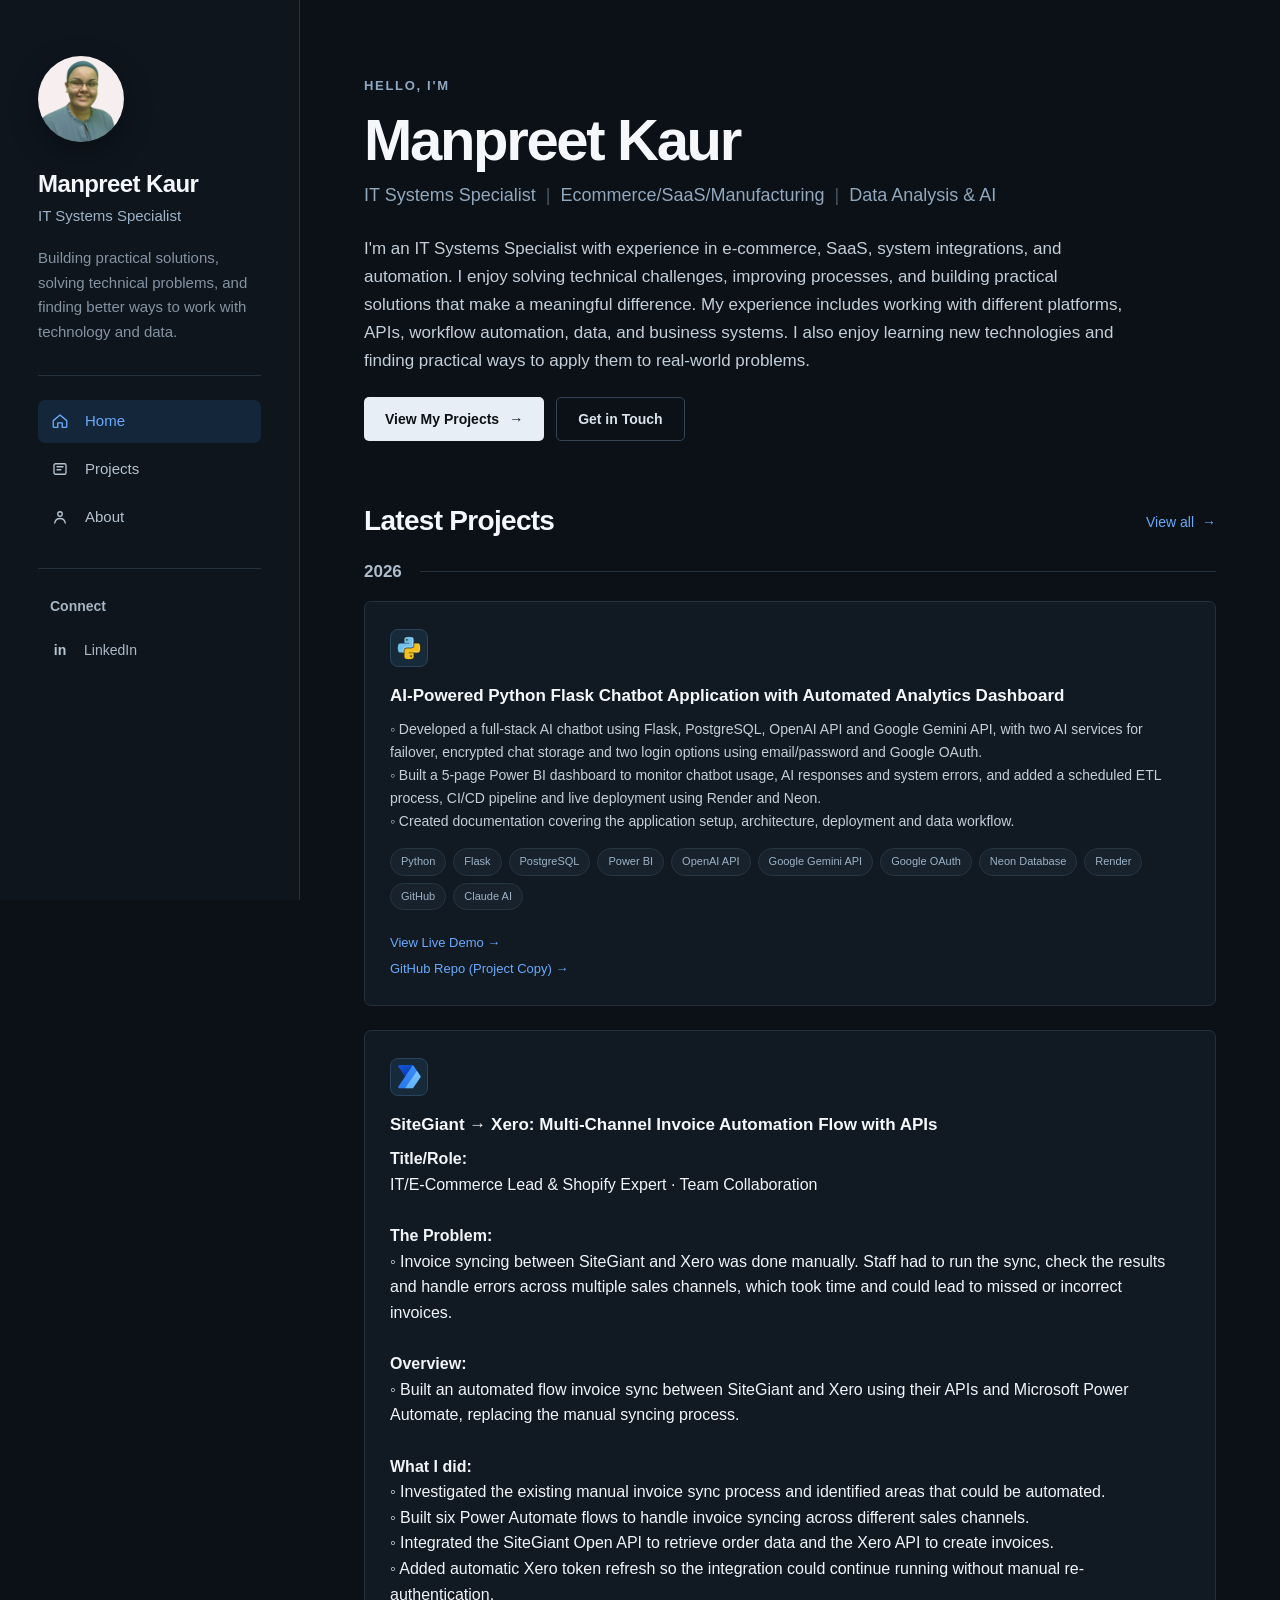
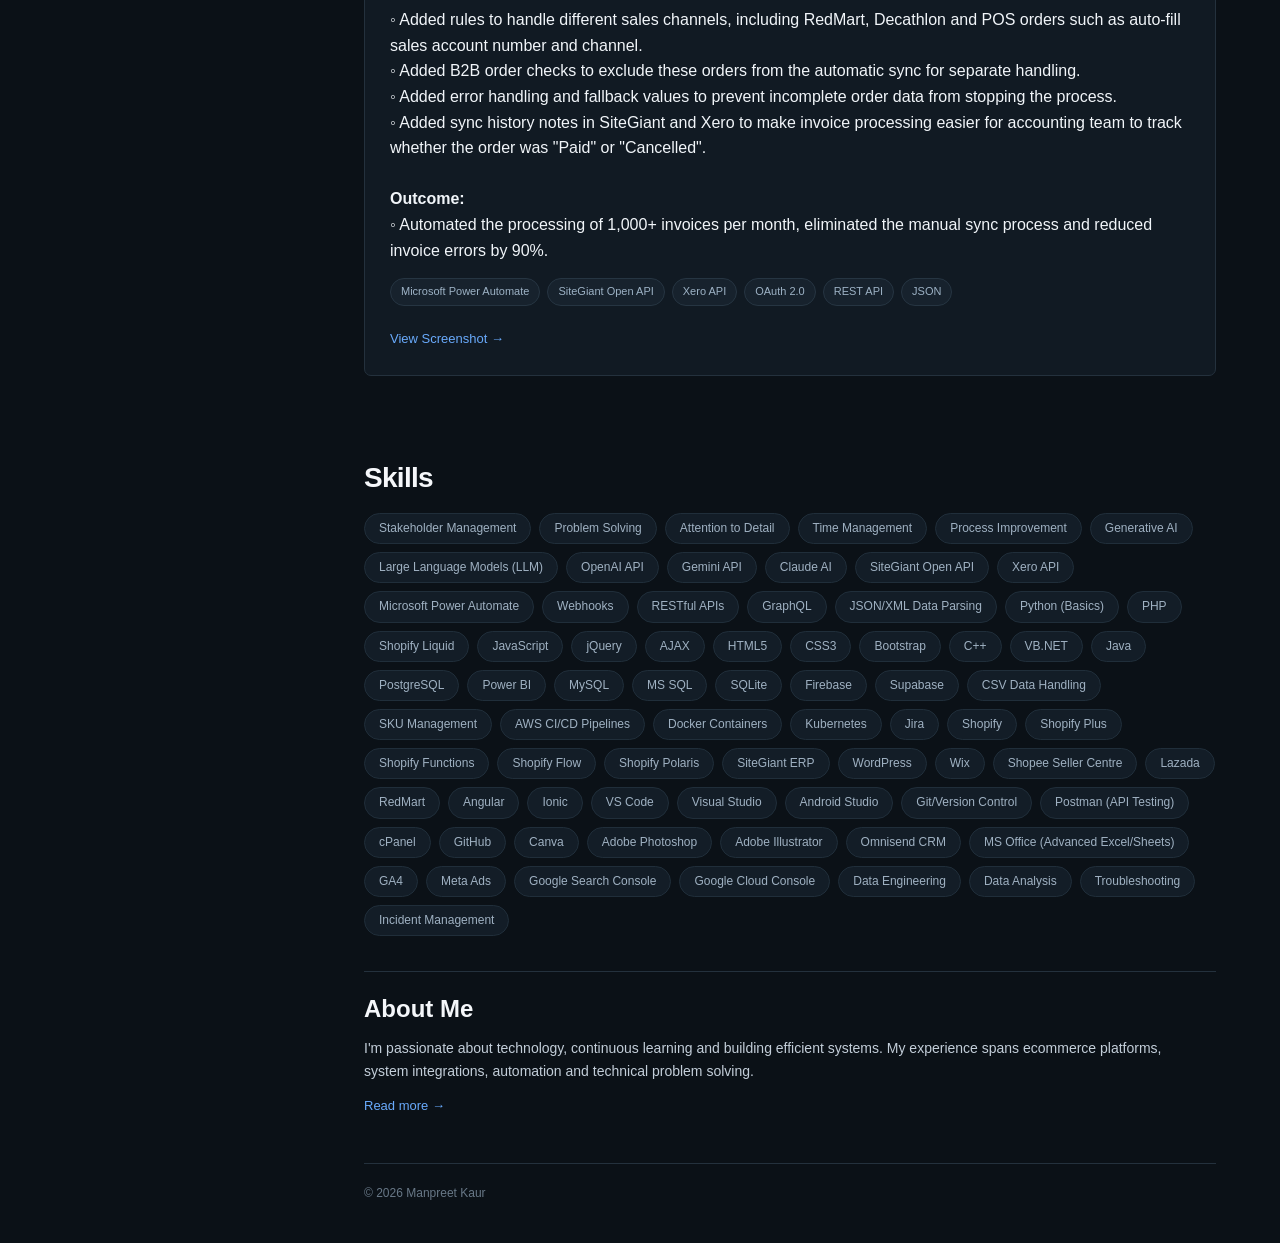
==== index.html @ c642b884 "Edited Flask Chat App Description" ====
<!DOCTYPE html>
<html lang="en">
<head>
    <meta charset="UTF-8">
    <meta name="viewport" content="width=device-width, initial-scale=1.0">

    <title>Manpreet Kaur | IT Systems Specialist</title>

    <meta
        name="description"
        content="Portfolio of Manpreet Kaur, IT Systems Specialist experienced in ecommerce systems, integrations, automation, data and AI applications."
    >

    <link rel="stylesheet" href="assets/css/style.css">
</head>

<body>

    <!-- =========================================
         MOBILE HEADER
    ========================================== -->

    <header class="mobile-header">

        <a href="index.html" class="mobile-logo">
            
        </a>

        <div class="mobile-actions">

            <button
                class="menu-toggle"
                id="menuToggle"
                aria-label="Open menu"
                aria-expanded="false"
            >
                ☰
            </button>

        </div>

    </header>


    <!-- =========================================
         DESKTOP SIDEBAR
    ========================================== -->

    <aside class="sidebar" id="sidebar">

        <div class="sidebar-inner">

            <!-- Profile -->

            <div class="sidebar-profile">

                <div class="profile-logo">
                         </div>

                <h2>
                    Manpreet Kaur
                </h2>

                <p class="profile-role">
                    IT Systems Specialist
                </p>

                <p class="profile-description">
                    Building practical solutions, solving technical problems, 
                    and finding better ways to work with technology and data.
                </p>

            </div>


            <!-- Navigation -->

            <nav class="sidebar-navigation">

                <a href="index.html" class="nav-link active">

                    <span class="nav-icon">
                        <svg viewBox="0 0 24 24">
                            <path d="M3 11.5L12 4l9 7.5v8a1 1 0 0 1-1 1h-5v-6H9v6H4a1 1 0 0 1-1-1z"/>
                        </svg>
                    </span>

                    <span>Home</span>

                </a>


                <a href="projects.html" class="nav-link">

                    <span class="nav-icon">
                        <svg viewBox="0 0 24 24">
                            <rect x="4" y="5" width="16" height="14" rx="2"/>
                            <path d="M8 9h8M8 13h5"/>
                        </svg>
                    </span>

                    <span>Projects</span>

                </a>


                <a href="about.html" class="nav-link">

                    <span class="nav-icon">
                        <svg viewBox="0 0 24 24">
                            <circle cx="12" cy="8" r="3"/>
                            <path d="M5 20c.7-4 3-6 7-6s6.3 2 7 6"/>
                        </svg>
                    </span>

                    <span>About</span>

                </a>


                
            </nav>


            <!-- Connect -->

            <div class="sidebar-section">

                <p class="sidebar-title">
                    Connect
                </p>

                <a
                    href="https://www.linkedin.com/in/manpreet-k-ba3144176"
                    target="_blank"
                    rel="noopener noreferrer"
                    class="social-link"
                >

                    <span class="social-icon linkedin">
                        in
                    </span>

                    <span>LinkedIn</span>

                </a>

            </div>


            <!-- Footer -->
            <!--
            <div class="sidebar-footer">

                <p>
                
                </p>

                <p>
                   
                    <span class="footer-accent">
                        
                    </span>
                </p>

            </div>
        -->

        </div>

    </aside>


    <!-- =========================================
         MAIN
    ========================================== -->

    <main class="main-content">

        <!-- =====================================
             HERO
        ====================================== -->

        <section class="hero-section">

            <p class="eyebrow">
                HELLO, I'M
            </p>

            <h1>
                Manpreet Kaur
            </h1>

            <div class="hero-role">

                <span>IT Systems Specialist</span>

                <span class="separator">|</span>

                <span>Ecommerce/SaaS/Manufacturing</span>

                <span class="separator">|</span>

                <span>Data Analysis & AI</span>

            </div>


            <p class="hero-description">

                I'm an IT Systems Specialist with experience in e-commerce, 
                SaaS, system integrations, and automation. I enjoy solving 
                technical challenges, improving processes, and building 
                practical solutions that make a meaningful difference.
                
                My experience includes working with different platforms, APIs, 
                workflow automation, data, and business systems. I also enjoy 
                learning new technologies and finding practical ways to apply 
                them to real-world problems.
            </p>


            <div class="hero-buttons">

                <a href="projects.html" class="button button-primary">
                    View My Projects
                    <span>→</span>
                </a>

                <a
                    href="https://www.linkedin.com/in/manpreet-k-ba3144176"
                    class="button button-secondary"
                >
                    Get in Touch
                </a>

            </div>

        </section>


       <!-- =====================================
     LATEST PROJECTS
====================================== -->

<section class="content-section">

    <div class="section-heading">

        <h2>
            Latest Projects
        </h2>

        <a href="projects.html" class="view-all">
            View all
            <span>→</span>
        </a>

    </div>


    <!-- 2026 -->

    <div class="project-year-group">

        <div class="project-year-heading">
            <span>2026</span>
        </div>


        <div class="project-grid">


            <!-- Project 01 -->

            <article class="project-card">

                <div class="project-icon app-icon">
                    <img src="assets/images/python-icon.png" alt="Python Icon" class="python-icon-image" width="24" height="24"/>
                </div>

                <h3>
                    AI-Powered Python Flask Chatbot Application with Automated Analytics Dashboard
                </h3>

                <p>
                    ◦ Developed a full-stack AI chatbot using Flask, PostgreSQL, OpenAI API and Google Gemini API, 
                    with two AI services for failover, encrypted chat storage and two login options using email/password 
                    and Google OAuth. <br/>
                    ◦ Built a 5-page Power BI dashboard to monitor chatbot usage, AI responses and system errors, and 
                    added a scheduled ETL process, CI/CD pipeline and live deployment using Render and Neon. <br/>
                    ◦ Created documentation covering the application setup, architecture, deployment and data workflow.
                </p>

                <div class="project-tags">

                    <span>Python</span>
                    <span>Flask</span>
                    <span>PostgreSQL</span>
                    <span>Power BI</span>
                    <span>OpenAI API</span>
                    <span>Google Gemini API</span>
                    <span>Google OAuth</span>
                    <span>Neon Database</span>
                    <span>Render</span>
                    <span>GitHub</span>
                    <span>Claude AI</span>
                </div>

        
                <a
                    href="https://flask-chatgpt-app.onrender.com/"
                    target="_blank"
                    rel="noopener noreferrer"
                    class="live-link"
                >          
                    View Live Demo →
                </a>
                <br/>
                  <a
                    href="https://github.com/MK5843/flask-chatgpt-app-copy.git"
                    target="_blank"
                    rel="noopener noreferrer"
                    class="project-link"
                >          
                    GitHub Repo (Project Copy) →
                </a>

            </article>


            <!-- Project 02 -->

            <article class="project-card">

                <div class="project-icon app-icon">
                    <img src="assets/images/microsoft-power-automate-icon.png" alt="Google Sheets Icon" class="google-sheets-icon-image" width="24" height="24"/>
                </div>

                <h3>
                    SiteGiant → Xero: Multi-Channel Invoice Automation Flow with APIs
                </h3>

                <b>Title/Role:</b><br/>
                        IT/E-Commerce Lead & Shopify Expert · Team Collaboration<br/><br/>
                        <b>The Problem:</b><br/>
                        ◦ Invoice syncing between SiteGiant and Xero was done manually. Staff had to run the sync, check the results and 
                        handle errors across multiple sales channels, which took time and could lead to missed or incorrect invoices.
                        <br/><br/>
                        <b>Overview:</b><br/>
                        ◦ Built an automated flow invoice sync between SiteGiant and Xero using their APIs and Microsoft Power Automate, replacing the manual syncing process.
                        <br/><br/>
                        <b>What I did:</b><br/>
                        ◦ Investigated the existing manual invoice sync process and identified areas that could be automated.<br/>
                        ◦ Built six Power Automate flows to handle invoice syncing across different sales channels.<br/>
                        ◦ Integrated the SiteGiant Open API to retrieve order data and the Xero API to create invoices.<br/>
                        ◦ Added automatic Xero token refresh so the integration could continue running without manual re-authentication.<br/>
                        ◦ Added rules to handle different sales channels, including RedMart, Decathlon and POS orders such as auto-fill sales account number and channel.<br/>
                        ◦ Added B2B order checks to exclude these orders from the automatic sync for separate handling.<br/>
                        ◦ Added error handling and fallback values to prevent incomplete order data from stopping the process.<br/>
                        ◦ Added sync history notes in SiteGiant and Xero to make invoice processing easier for accounting team to track whether the order was "Paid" or "Cancelled".
                        <br/><br/>
                        <b>Outcome:</b><br/>
                        ◦ Automated the processing of 1,000+ invoices per month, eliminated the manual sync process and reduced invoice errors by 90%.
                    </p>


                    <div class="project-tags">

                        <span>Microsoft Power Automate</span>
                        <span>SiteGiant Open API</span>
                        <span>Xero API</span>
                        <span>OAuth 2.0</span>
                        <span>REST API</span>
                        <span>JSON</span>

                    </div>

                    <a
                    href="https://drive.google.com/file/d/1CrSI6ZVZ5WOLEzAe1F8wNn-LTzx8QUYx/view?usp=sharing"
                    target="_blank"
                    rel="noopener noreferrer"
                    class="project-link"
                >  
                    View Screenshot →
                </a>

            </article>

        </div>

    </div>

</section>


        <!-- =====================================
             SKILLS
        ====================================== -->

        <section class="content-section skills-section">

            <h2>
                Skills
            </h2>


            <div class="skills-list">

                <span>Stakeholder Management</span>
                <span>Problem Solving</span>
                <span>Attention to Detail</span>
                <span>Time Management</span>
                <span>Process Improvement</span>
                <span>Generative AI</span>
                <span>Large Language Models (LLM)</span>
                <span>OpenAI API</span>
                <span>Gemini API</span>
                <span>Claude AI</span>
                <span>SiteGiant Open API</span>
                <span>Xero API</span>
                <span>Microsoft Power Automate</span>
                <span>Webhooks</span>
                <span>RESTful APIs</span>
                <span>GraphQL</span>
                <span>JSON/XML Data Parsing</span>
                <span>Python (Basics)</span>
                <span>PHP</span>
                <span>Shopify Liquid</span>
                <span>JavaScript</span>
                <span>jQuery</span>
                <span>AJAX</span>
                <span>HTML5</span>
                <span>CSS3</span>
                <span>Bootstrap</span>
                <span>C++</span>
                <span>VB.NET</span>
                <span>Java</span>
                <span>PostgreSQL</span>
                <span>Power BI</span>
                <span>MySQL</span>
                <span>MS SQL</span>
                <span>SQLite</span>
                <span>Firebase</span>
                <span>Supabase</span>
                <span>CSV Data Handling</span>
                <span>SKU Management</span>
                <span>AWS CI/CD Pipelines</span>
                <span>Docker Containers</span>
                <span>Kubernetes</span>
                <span>Jira</span>
                <span>Shopify</span>
                <span>Shopify Plus</span>
                <span>Shopify Functions</span>
                <span>Shopify Flow</span>
                <span>Shopify Polaris</span>
                <span>SiteGiant ERP</span>
                <span>WordPress</span>
                <span>Wix</span>
                <span>Shopee Seller Centre</span>
                <span>Lazada</span>
                <span>RedMart</span>
                <span>Angular</span>
                <span>Ionic</span>
                <span>VS Code</span>
                <span>Visual Studio</span>
                <span>Android Studio</span>
                <span>Git/Version Control</span>
                <span>Postman (API Testing)</span>
                <span>cPanel</span>
                <span>GitHub</span>
                <span>Canva</span>
                <span>Adobe Photoshop</span>
                <span>Adobe Illustrator</span>
                <span>Omnisend CRM</span>
                <span>MS Office (Advanced Excel/Sheets)</span>
                <span>GA4</span>
                <span>Meta Ads</span>
                <span>Google Search Console</span>
                <span>Google Cloud Console</span>
                <span>Data Engineering</span>
                <span>Data Analysis</span>
                <span>Troubleshooting</span>
                <span>Incident Management</span>

            </div>

        </section>


        <!-- =====================================
             ABOUT
        ====================================== -->

        <section class="about-preview">

            <h2>
                About Me
            </h2>

            <p>
                I'm passionate about technology, continuous learning
                and building efficient systems. My experience spans
                ecommerce platforms, system integrations, automation
                and technical problem solving.
            </p>

            <a href="about.html" class="text-link">
                Read more →
            </a>

        </section>


        <!-- =====================================
             MAIN FOOTER
        ====================================== -->

        <footer class="main-footer">

            <p>
                © 2026 Manpreet Kaur
            </p>

        </footer>

    </main>


    <script src="assets/js/main.js"></script>

</body>
</html>
---- assets/css/style.css ----
/* =========================================
   RESET
========================================= */

* {
    margin: 0;
    padding: 0;
    box-sizing: border-box;
}


html {
    scroll-behavior: smooth;
    scrollbar-width: thin;
    scrollbar-color: var(--border) var(--background);
}


body {
    font-family:
        -apple-system,
        BlinkMacSystemFont,
        "Segoe UI",
        Roboto,
        Helvetica,
        Arial,
        sans-serif;

    background: #0b1117;
    color: #f1f5f9;

    line-height: 1.6;
}


a {
    color: inherit;
    text-decoration: none;
}


button {
    font-family: inherit;
}


/* =========================================
   VARIABLES
========================================= */

:root {

    --background: #0b1117;
    --sidebar: #0e151d;

    --card: #111a23;
    --card-hover: #141f29;

    --border: #24313d;
    --border-light: #1d2934;

    --heading: #f5f7fa;
    --text: #c3ced9;
    --muted: #8493a3;

    --accent: #69aafc;
    --accent-hover: #8bbdff;

    --accent-soft: #14263a;

    --max-width: 1050px;

}


/* =========================================
   SIDEBAR
========================================= */

.sidebar {

    position: fixed;

    top: 0;
    left: 0;
    bottom: 0;

    width: 300px;

    background: var(--sidebar);

    border-right: 1px solid var(--border);

    overflow-y: auto;

    z-index: 100;
}


.sidebar-inner {

    width: 100%;

    min-height: 100%;

    padding:
        56px 38px 30px;
}


.sidebar-profile {

    padding-bottom: 30px;

    border-bottom: 1px solid var(--border);
}


.profile-logo {

    width: 86px;
    height: 86px;

    display: flex;

    align-items: center;
    justify-content: center;

    margin-bottom: 28px;

    border-radius: 50%;

    background:
        linear-gradient(
            145deg,
            #243b53,
            #152536
        );

    background-image: url('../images/mk-profile-pic.png');
    background-size: cover;

    color: white;

    font-size: 25px;
    font-weight: 700;

    letter-spacing: -0.03em;

    box-shadow:
        0 10px 30px rgba(0, 0, 0, 0.3);
}


.sidebar-profile h2 {

    font-size: 24px;

    line-height: 1.2;

    letter-spacing: -0.025em;

    color: var(--heading);

    margin-bottom: 5px;
}


.profile-role {

    color: #9eb3c8;

    font-size: 15px;

    margin-bottom: 18px;
}


.profile-description {

    color: var(--muted);

    font-size: 15px;

    line-height: 1.65;
}


/* =========================================
   SIDEBAR NAVIGATION
========================================= */

.sidebar-navigation {

    padding: 24px 0;

    border-bottom: 1px solid var(--border);
}


.nav-link {

    display: flex;

    align-items: center;

    gap: 15px;

    min-height: 43px;

    padding: 0 12px;

    margin-bottom: 5px;

    border-radius: 7px;

    color: #b4c1ce;

    font-size: 15px;

    transition:
        background 0.2s ease,
        color 0.2s ease;
}


.nav-link:hover {

    background: #14202b;

    color: #ffffff;
}


.nav-link.active {

    background: var(--accent-soft);

    color: var(--accent);

}


.nav-icon {

    width: 20px;

    display: flex;

    align-items: center;
    justify-content: center;

    color: inherit;

    font-size: 16px;
}


.nav-icon svg {

    width: 18px;
    height: 18px;

    fill: none;

    stroke: currentColor;

    stroke-width: 1.8;

    stroke-linecap: round;

    stroke-linejoin: round;
}


/* =========================================
   SIDEBAR CONNECT
========================================= */

.sidebar-section {

    padding: 26px 12px;

    border-bottom: 1px solid var(--border);
}


.sidebar-title {

    color: #a6b5c4;

    font-size: 14px;

    font-weight: 600;

    margin-bottom: 15px;
}


.social-link {

    display: flex;

    align-items: center;

    gap: 14px;

    color: #aebbc8;

    font-size: 14px;

    padding: 7px 0;

    transition: color 0.2s ease;
}


.social-link:hover {

    color: #ffffff;
}


.social-icon {

    width: 20px;

    display: flex;

    justify-content: center;

    align-items: center;

    color: #b8c5d2;

    font-size: 11px;

    font-weight: 700;
}


.social-icon.linkedin {

    font-size: 14px;
}


/* =========================================
   SIDEBAR FOOTER
========================================= */

.sidebar-footer {

    padding: 25px 12px;

    color: #687887;

    font-size: 12px;
}


.sidebar-footer p {

    margin-bottom: 4px;
}


.footer-accent {

    color: var(--accent);
}
.sidebar-section:last-of-type {
    border-bottom: none;
}

/* =========================================
   MAIN CONTENT
========================================= */

.main-content {

    margin-left: 300px;

    min-height: 100vh;

    position: relative;

    padding: 76px 64px 40px;
}


.main-content > * {

    max-width: var(--max-width);

    margin-left: auto;
    margin-right: auto;
}


/* =========================================
   THEME BUTTON
========================================= */

.desktop-theme-toggle {

    position: fixed;

    top: 28px;
    right: 35px;

    width: 38px;
    height: 38px;

    display: flex;

    align-items: center;
    justify-content: center;

    border: 0;

    background: transparent;

    color: var(--heading);

    font-size: 25px;

    cursor: pointer;

    z-index: 200;

    transition:
        transform 0.2s ease,
        color 0.2s ease;
}


.desktop-theme-toggle:hover {

    transform: rotate(-20deg);

    color: var(--accent);
}


/* =========================================
   HERO
========================================= */

.hero-section {

    padding-top: 0;

    padding-bottom: 58px;
}


.eyebrow {

    color: #8fa8c2;

    font-size: 13px;

    font-weight: 700;

    letter-spacing: 0.13em;

    margin-bottom: 12px;
}


.hero-section h1 {

    color: var(--heading);

    font-size: clamp(42px, 5vw, 58px);

    line-height: 1.08;

    letter-spacing: -0.04em;

    margin-bottom: 10px;
}


.hero-role {

    display: flex;

    flex-wrap: wrap;

    gap: 10px;

    align-items: center;

    color: #91a7bd;

    font-size: 18px;

    margin-bottom: 25px;
}


.separator {

    color: #465766;
}


.hero-description {

    max-width: 760px;

    color: var(--text);

    font-size: 17px;

    line-height: 1.65;

    margin-bottom: 22px;
}


/* =========================================
   BUTTONS
========================================= */

.hero-buttons {

    display: flex;

    flex-wrap: wrap;

    gap: 12px;
}


.button {

    min-height: 44px;

    display: inline-flex;

    align-items: center;
    justify-content: center;

    gap: 10px;

    padding: 0 21px;

    border-radius: 5px;

    font-size: 14px;

    font-weight: 600;

    transition:
        transform 0.2s ease,
        background 0.2s ease,
        border-color 0.2s ease;
}


.button:hover {

    transform: translateY(-2px);
}


.button-primary {

    background: #e8eef5;

    color: #0b1117;
}


.button-primary:hover {

    background: #ffffff;
}


.button-secondary {

    border: 1px solid #344454;

    color: #d9e3ec;

    background: transparent;
}


.button-secondary:hover {

    background: #131e28;

    border-color: #536779;
}


/* =========================================
   CONTENT SECTION
========================================= */

.content-section {

    padding: 0 0 35px;
}


.section-heading {

    display: flex;

    align-items: center;

    justify-content: space-between;

    margin-bottom: 14px;
}


.section-heading h2,
.content-section > h2 {

    color: var(--heading);

    font-size: 28px;

    letter-spacing: -0.025em;
}


.view-all {

    color: var(--accent);

    font-size: 14px;

    display: flex;

    gap: 8px;

    align-items: center;
}


.view-all:hover {

    color: var(--accent-hover);
}


/* =========================================
   PROJECT GRID
========================================= */

.project-grid {

    display: grid;

    grid-template-columns:
        repeat(1, minmax(1, 1fr));

    gap: 24px;
}


.project-card {

    padding: 27px 28px 25px 25px;

    background: var(--card);

    border: 1px solid var(--border);

    border-radius: 7px;

    transition:
        border-color 0.2s ease,
        background 0.2s ease,
        transform 0.2s ease;
}


.project-card:hover {

    background: var(--card-hover);

    border-color: #344554;

    transform: translateY(-2px);
}


.project-icon {

    width: 38px;
    height: 38px;

    display: flex;

    align-items: center;
    justify-content: center;

    margin-bottom: 18px;

    border-radius: 8px;

    font-size: 11px;

    font-weight: 800;

    letter-spacing: -0.03em;
}


.python-icon {

    background: #172a3a;

    color: #ffd343;

    border: 1px solid #29445b;

    background-image: image-url("assets/images/python-icon.png");
}


.powerbi-icon {

    background: #2d2815;

    color: #f2c811;

    border: 1px solid #514720;
}

.app-icon {

    background: #172a3a;

    color: #f2c811;

    border: 1px solid #29445b;
}

.future-icon {

    background: #18232d;

    color: #8ca3b8;

    font-size: 22px;
}


.project-card h3,
.project-page-card h2 {

    color: var(--heading);

    font-size: 17px;

    line-height: 1.3;

    margin-bottom: 10px;
}


.project-card p {

    color: var(--text);

    font-size: 14px;

    line-height: 1.65;

    margin-bottom: 15px;
}


.project-tags {

    display: flex;

    flex-wrap: wrap;

    gap: 7px;

    margin-bottom: 19px;
}


.project-tags span {

    padding: 4px 10px;

    border-radius: 50px;

    background: #17222d;

    border: 1px solid #263542;

    color: #9db2c5;

    font-size: 11px;
}


.github-link {

    display: inline-flex;

    align-items: center;

    gap: 9px;

    color: var(--accent);

    font-size: 13px;

    font-weight: 500;
}


.github-link:hover {

    color: var(--accent-hover);
}


.github-symbol {

    font-size: 10px;

    font-weight: 700;

    color: #c4d1dd;
}

.live-link {

    display: inline-flex;

    align-items: center;

    gap: 9px;

    color: var(--accent);

    font-size: 13px;

    font-weight: 500;
}

.project-link {

    display: inline-flex;

    align-items: center;

    gap: 9px;

    color: var(--accent);

    font-size: 13px;

    font-weight: 500;
}

.live-link:hover {

    color: var(--accent-hover);
}

.project-link:hover {

    color: var(--accent-hover);
}
.live-symbol {

    font-size: 10px;

    font-weight: 700;

    color: #c4d1dd;
}

/* =========================================
   PROJECT YEAR
========================================= */

.project-year-group {

    margin-bottom: 45px;
}


.project-year-heading {

    display: flex;

    align-items: center;

    gap: 18px;

    margin-bottom: 16px;

    color: var(--heading);

    font-size: 17px;

    font-weight: 600;
}


.project-year-heading::after {

    content: "";

    flex: 1;

    height: 1px;

    background: var(--border);
}


.project-year-heading span {

    white-space: nowrap;

    color: #aebdcb;
}


/* =========================================
   YEAR FILTER
========================================= */

.project-filters {

    display: flex;

    flex-wrap: wrap;

    gap: 8px;

    margin-bottom: 42px;

    padding-bottom: 18px;

    border-bottom: 1px solid var(--border);
}


.year-filter {

    padding: 7px 17px;

    border: 1px solid var(--border);

    border-radius: 50px;

    background: #111a23;

    color: #91a1b0;

    font-size: 12px;

    font-weight: 500;

    cursor: pointer;

    transition:
        background 0.2s ease,
        border-color 0.2s ease,
        color 0.2s ease;
}


.year-filter:hover {

    background: #17232e;

    border-color: #344554;

    color: #ffffff;
}


.year-filter.active {

    background: var(--accent-soft);

    border-color: #31516e;

    color: var(--accent);
}


/* =========================================
   NO PROJECTS
========================================= */

.no-projects {

    padding: 50px 0;

    color: var(--muted);

    font-size: 14px;

    text-align: left;
}

/* =========================================
   SKILLS
========================================= */

.skills-section {

    padding-top: 0;

    padding-bottom: 35px;
}


.skills-section h2 {

    margin-bottom: 12px;
}


.skills-list {

    display: flex;

    flex-wrap: wrap;

    gap: 8px;
}


.skills-list span {

    padding: 5px 14px;

    background: #131d27;

    border: 1px solid #202e3a;

    border-radius: 50px;

    color: #9fb1c2;

    font-size: 12px;
}


/* =========================================
   ABOUT PREVIEW
========================================= */

.about-preview {

    border-top: 1px solid var(--border);

    padding-top: 18px;

    padding-bottom: 45px;
}


.about-preview h2 {

    color: var(--heading);

    font-size: 24px;

    margin-bottom: 8px;
}


.about-preview p {

    max-width: 800px;

    color: var(--text);

    font-size: 14px;

    line-height: 1.7;

    margin-bottom: 8px;
}


.text-link {

    color: var(--accent);

    font-size: 13px;
}


.text-link:hover {

    color: var(--accent-hover);
}


/* =========================================
   PAGE INTRO
========================================= */

.page-intro {

    padding-bottom: 50px;
}


.page-intro h1 {

    color: var(--heading);

    font-size: clamp(40px, 5vw, 55px);

    letter-spacing: -0.04em;

    margin-bottom: 15px;
}


.page-intro > p:last-child {

    max-width: 700px;

    color: var(--text);

    font-size: 17px;
}


/* =========================================
   PROJECT PAGE
========================================= */

.projects-page-grid {

    display: grid;

    grid-template-columns:
        repeat(1, minmax(1, 1fr));

    gap: 24px;
    padding-bottom: 45px;
}


.project-page-card {

    min-height: 340px;
}


.project-page-card .project-category {

    color: var(--accent);

    font-size: 10px;

    font-weight: 700;

    letter-spacing: 0.1em;

    margin-bottom: 12px;
}


.project-page-card h2 {

    font-size: 22px;

    margin-bottom: 15px;
}


.project-page-card > p:not(.project-category) {

    color: var(--text);

    font-size: 14px;

    line-height: 1.7;
}


/* =========================================
   ABOUT PAGE
========================================= */

.about-page {

    display: grid;

    grid-template-columns:
        minmax(0, 1.4fr)
        minmax(260px, 0.6fr);

    gap: 70px;

    padding-bottom: 60px;
}


.about-main h2 {

    color: var(--heading);

    font-size: 28px;

    margin-bottom: 25px;
}


.about-main p {

    color: var(--text);

    font-size: 15px;

    line-height: 1.8;

    margin-bottom: 20px;
}


.about-sidebar {

    padding-left: 35px;

    border-left: 1px solid var(--border);
}


.about-sidebar h3 {

    color: var(--heading);

    font-size: 17px;

    margin-bottom: 15px;
}


.about-subheading {

    margin-top: 40px;
}


.about-sidebar > p {

    color: var(--text);

    font-size: 14px;
}


/* =========================================
   MAIN FOOTER
========================================= */

.main-footer {

    border-top: 1px solid var(--border);

    padding-top: 20px;

    color: #687887;

    font-size: 12px;
}


/* =========================================
   MOBILE HEADER
========================================= */

.mobile-header {

    display: none;
}


/* =========================================
   TABLET
========================================= */

@media (max-width: 1050px) {

    .sidebar {

        width: 250px;
    }


    .main-content {

        margin-left: 250px;

        padding-left: 45px;
        padding-right: 45px;
    }


    .sidebar-inner {

        padding-left: 28px;
        padding-right: 28px;
    }


    .project-grid {

        gap: 16px;
    }

}


/* =========================================
   SMALL TABLET
========================================= */

@media (max-width: 850px) {

    .sidebar {

        width: 220px;
    }


    .main-content {

        margin-left: 220px;

        padding-left: 35px;
        padding-right: 35px;
    }


    .sidebar-inner {

        padding-left: 22px;
        padding-right: 22px;
    }


    .sidebar-profile h2 {

        font-size: 21px;
    }


    .profile-description {

        font-size: 13px;
    }


    .project-grid {

        grid-template-columns: 1fr;
    }


    .about-page {

        grid-template-columns: 1fr;

        gap: 45px;
    }


    .about-sidebar {

        padding-left: 0;

        padding-top: 30px;

        border-left: none;

        border-top: 1px solid var(--border);
    }

}


/* =========================================
   MOBILE
========================================= */

@media (max-width: 700px) {

    body {

        min-width: 0;
    }


    /* Mobile header */

    .mobile-header {

        position: sticky;

        top: 0;

        height: 66px;

        display: flex;

        align-items: center;

        justify-content: space-between;

        padding: 0 20px;

        background: rgba(11, 17, 23, 0.95);

        border-bottom: 1px solid var(--border);

        backdrop-filter: blur(12px);

        z-index: 500;
    }


    .mobile-logo {

        width: 40px;
        height: 40px;

        display: flex;

        align-items: center;
        justify-content: center;

        border-radius: 50%;

        background: #1b2d3f;

        background-image: url('../images/mk-profile-pic.png');
         
        background-size: cover;

        color: white;

        font-size: 13px;

        font-weight: 700;
    }


    .mobile-actions {

        display: flex;

        align-items: center;

        gap: 10px;
    }


    .theme-toggle,
    .menu-toggle {

        width: 38px;
        height: 38px;

        border: 0;

        background: transparent;

        color: #dce6ef;

        font-size: 21px;

        cursor: pointer;

        border-radius: 6px;
    }


    .theme-toggle:hover,
    .menu-toggle:hover {

        background: #15212c;
    }


    /* Sidebar becomes mobile menu */

    .sidebar {

        position: fixed;

        top: 66px;
        left: 0;
        right: 0;
        bottom: auto;

        width: 100%;

        max-height: calc(100vh - 66px);

        overflow-y: auto;

        display: none;

        border-right: none;

        border-bottom: 1px solid var(--border);

        background: #0e151d;
    }


    .sidebar.mobile-open {

        display: block;
    }


    .sidebar-inner {

        padding: 25px 20px 30px;
    }


    .sidebar-profile {

        display: none;
    }


    .sidebar-navigation {

        padding: 0 0 15px;
    }


    .nav-link {

        min-height: 48px;
    }


    .sidebar-section {

        padding: 20px 12px;
    }


    .sidebar-footer {

        display: none;
    }


    /* Main */

    .main-content {

        margin-left: 0;

        width: 100%;

        padding:
            45px 20px 35px;
    }


    .desktop-theme-toggle {

        display: none;
    }


    .hero-section {

        padding-bottom: 50px;
    }


    .hero-section h1 {

        font-size: 43px;
    }


    .hero-role {

        font-size: 16px;

        gap: 7px;
    }


    .hero-description {

        font-size: 15px;
    }


    .hero-buttons {

        flex-direction: column;

        align-items: stretch;
    }


    .button {

        width: 100%;
    }


    .content-section {

        padding-bottom: 35px;
    }


    .section-heading {

        align-items: flex-start;

        gap: 8px;
    }


    .section-heading h2,
    .content-section > h2 {

        font-size: 25px;
    }


    .view-all {

        font-size: 13px;
    }


    .project-grid {

        grid-template-columns: 1fr;
    }


    .project-card {

        padding: 23px;
    }


    .skills-list {

        gap: 6px;
    }


    .skills-list span {

        font-size: 11px;

        padding: 5px 11px;
    }


    .page-intro {

        padding-bottom: 40px;
    }


    .page-intro h1 {

        font-size: 42px;
    }


    .projects-page-grid {

        grid-template-columns: 1fr;
    }


    .project-page-card {

        min-height: auto;
    }


    .about-page {

        grid-template-columns: 1fr;

        gap: 40px;
    }


    .about-sidebar {

        padding-left: 0;

        padding-top: 30px;
    }

}


/* =========================================
   SMALL MOBILE
========================================= */

@media (max-width: 420px) {

    .main-content {

        padding-left: 17px;
        padding-right: 17px;
    }


    .hero-section h1 {

        font-size: 37px;
    }


    .hero-role {

        display: block;

        line-height: 1.9;
    }


    .separator {

        margin: 0 5px;
    }


    .project-card {

        padding: 20px;
    }


    .project-card h3 {

        font-size: 16px;
    }

}
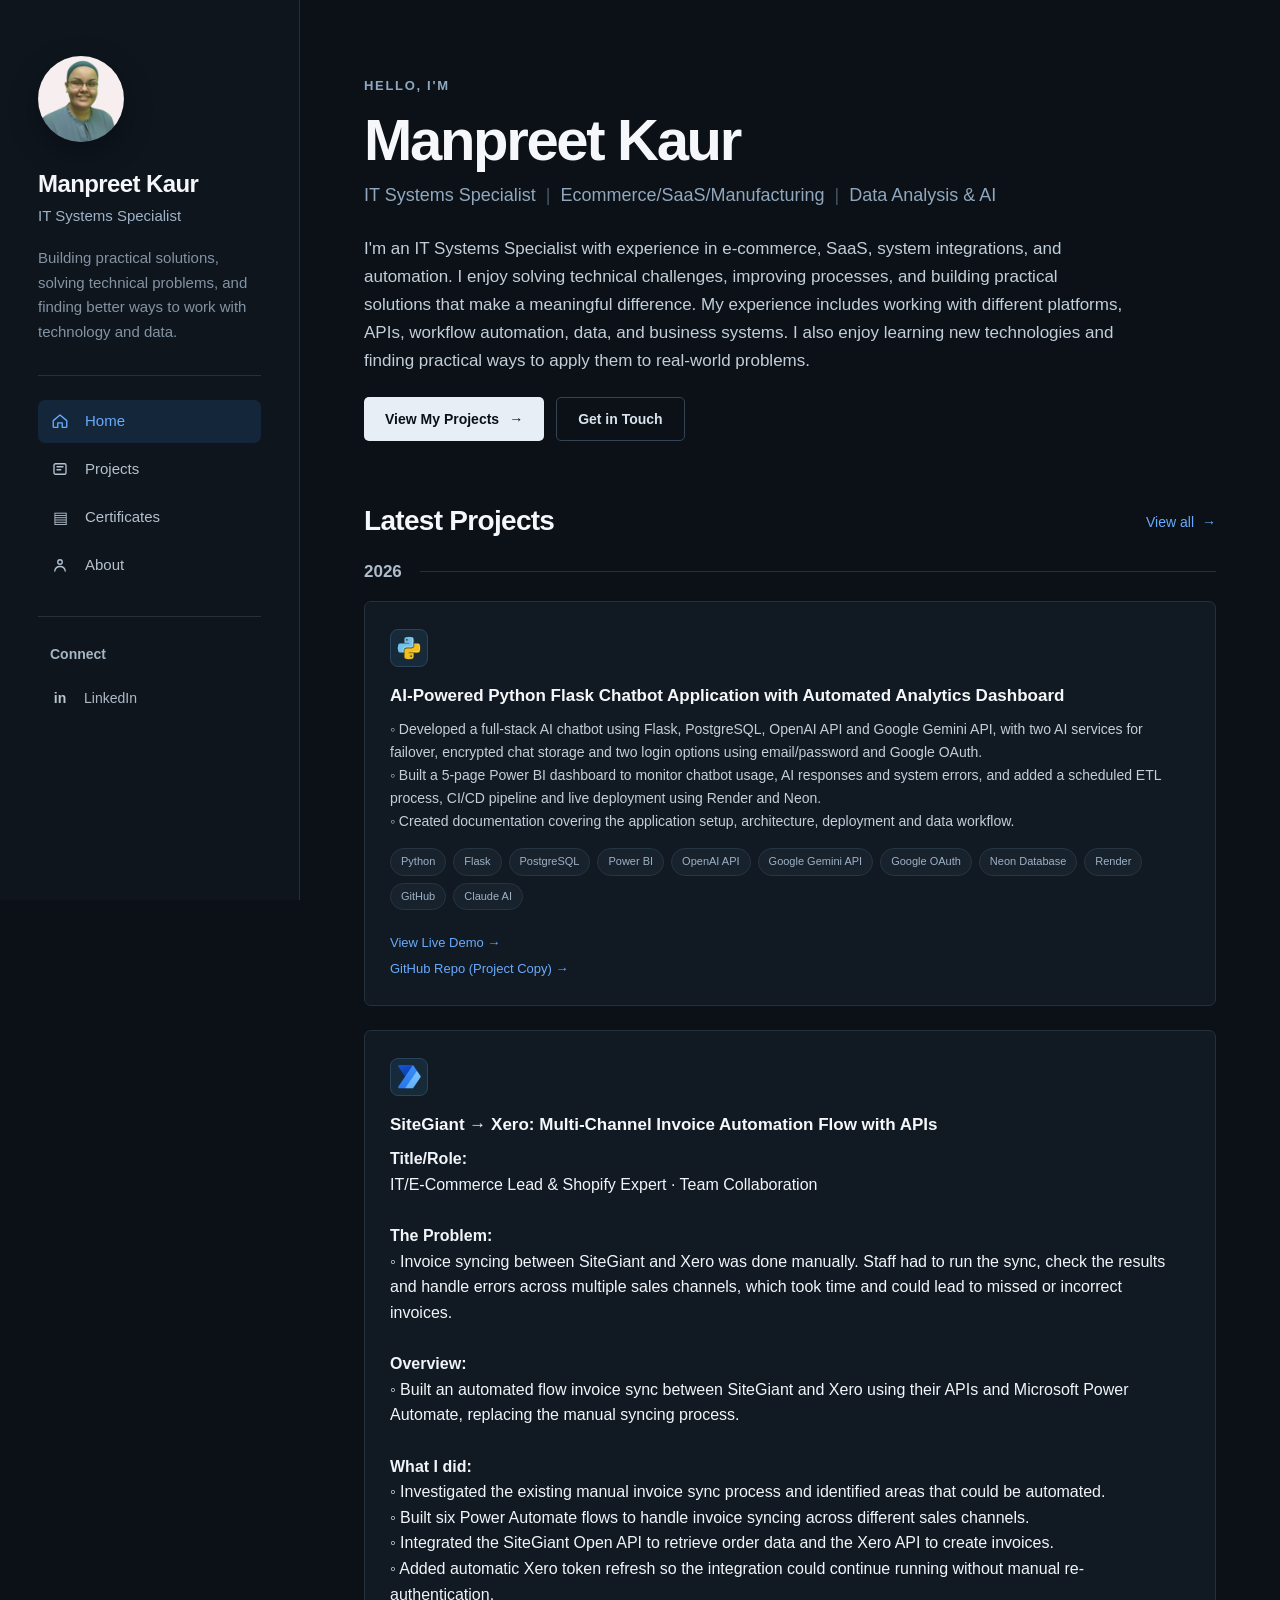
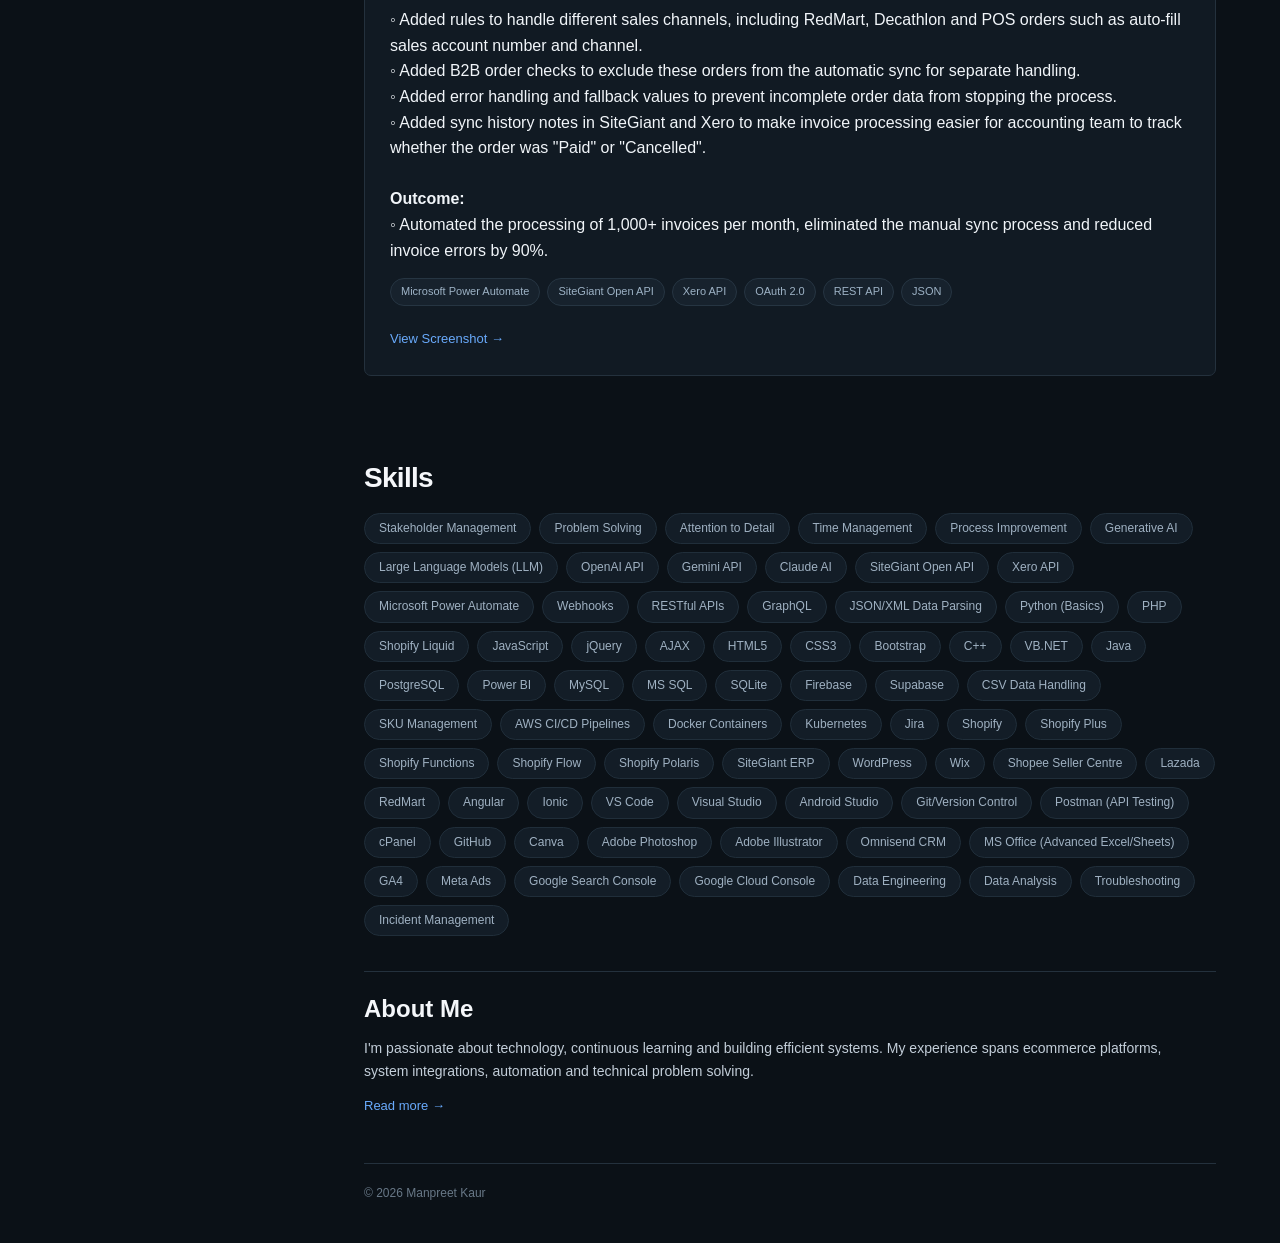
==== commit c09093b0: "Updated Certificates page" ====
--- a/index.html
+++ b/index.html
@@ -101,6 +101,15 @@
 
                     <span>Projects</span>
 
+                </a>
+
+
+                <a
+                    href="certificates.html"
+                    class="nav-link"
+                >
+                    <span class="nav-icon">▤</span>
+                    <span>Certificates</span>
                 </a>
 
 
--- a/assets/css/style.css
+++ b/assets/css/style.css
@@ -937,6 +937,209 @@
 
 
 /* =========================================
+   CERT GRID
+========================================= */
+
+.cert-grid {
+
+    display: grid;
+
+    grid-template-columns:
+        repeat(1, minmax(1, 1fr));
+
+    gap: 24px;
+}
+
+
+.cert-card {
+
+    padding: 27px 28px 25px 25px;
+
+    background: var(--card);
+
+    border: 1px solid var(--border);
+
+    border-radius: 7px;
+
+    transition:
+        border-color 0.2s ease,
+        background 0.2s ease,
+        transform 0.2s ease;
+}
+
+
+.cert-card:hover {
+
+    background: var(--card-hover);
+
+    border-color: #344554;
+
+    transform: translateY(-2px);
+}
+
+
+.cert-icon {
+
+    width: 38px;
+    height: 38px;
+
+    display: flex;
+
+    align-items: center;
+    justify-content: center;
+
+    margin-bottom: 18px;
+
+    border-radius: 8px;
+
+    font-size: 11px;
+
+    font-weight: 800;
+
+    letter-spacing: -0.03em;
+}
+
+.app-icon {
+
+    background: #172a3a;
+
+    color: #f2c811;
+
+    border: 1px solid #29445b;
+}
+
+.future-icon {
+
+    background: #18232d;
+
+    color: #8ca3b8;
+
+    font-size: 22px;
+}
+
+
+.cert-card h3,
+.cert-page-card h2 {
+
+    color: var(--heading);
+
+    font-size: 17px;
+
+    line-height: 1.3;
+
+    margin-bottom: 10px;
+}
+
+
+.cert-card p {
+
+    color: var(--text);
+
+    font-size: 14px;
+
+    line-height: 1.65;
+
+    margin-bottom: 15px;
+}
+
+
+.cert-tags {
+
+    display: flex;
+
+    flex-wrap: wrap;
+
+    gap: 7px;
+
+    margin-bottom: 19px;
+}
+
+
+.cert-tags span {
+
+    padding: 4px 10px;
+
+    border-radius: 50px;
+
+    background: #17222d;
+
+    border: 1px solid #263542;
+
+    color: #9db2c5;
+
+    font-size: 11px;
+}
+
+.cert-link {
+
+    display: inline-flex;
+
+    align-items: center;
+
+    gap: 9px;
+
+    color: var(--accent);
+
+    font-size: 13px;
+
+    font-weight: 500;
+}
+
+.cert-link:hover {
+
+    color: var(--accent-hover);
+}
+
+
+/* =========================================
+   CERT YEAR
+========================================= */
+
+.cert-year-group {
+
+    margin-bottom: 45px;
+}
+
+
+.cert-year-heading {
+
+    display: flex;
+
+    align-items: center;
+
+    gap: 18px;
+
+    margin-bottom: 16px;
+
+    color: var(--heading);
+
+    font-size: 17px;
+
+    font-weight: 600;
+}
+
+
+.cert-year-heading::after {
+
+    content: "";
+
+    flex: 1;
+
+    height: 1px;
+
+    background: var(--border);
+}
+
+
+.cert-year-heading span {
+
+    white-space: nowrap;
+
+    color: #aebdcb;
+}
+
+
+/* =========================================
    YEAR FILTER
 ========================================= */
 
@@ -955,6 +1158,21 @@
     border-bottom: 1px solid var(--border);
 }
 
+
+.cert-filters {
+
+    display: flex;
+
+    flex-wrap: wrap;
+
+    gap: 8px;
+
+    margin-bottom: 42px;
+
+    padding-bottom: 18px;
+
+    border-bottom: 1px solid var(--border);
+}
 
 .year-filter {
 
@@ -1199,6 +1417,60 @@
 
 
 /* =========================================
+   CERT PAGE
+========================================= */
+
+.cert-page-grid {
+
+    display: grid;
+
+    grid-template-columns:
+        repeat(1, minmax(1, 1fr));
+
+    gap: 24px;
+    padding-bottom: 45px;
+}
+
+
+.cert-page-card {
+
+    min-height: 340px;
+}
+
+
+.cert-page-card .cert-category {
+
+    color: var(--accent);
+
+    font-size: 10px;
+
+    font-weight: 700;
+
+    letter-spacing: 0.1em;
+
+    margin-bottom: 12px;
+}
+
+
+.cert-page-card h2 {
+
+    font-size: 22px;
+
+    margin-bottom: 15px;
+}
+
+
+.cert-page-card > p:not(.cert-category) {
+
+    color: var(--text);
+
+    font-size: 14px;
+
+    line-height: 1.7;
+}
+
+
+/* =========================================
    ABOUT PAGE
 ========================================= */
 
@@ -1270,6 +1542,7 @@
 }
 
 
+
 /* =========================================
    MAIN FOOTER
 ========================================= */
@@ -1329,6 +1602,18 @@
         gap: 16px;
     }
 
+    .cert-grid {
+
+        gap: 16px;
+    }
+
+    .cert-image {
+       
+        width: 100%;
+        height: auto;
+    
+    }
+
 }
 
 
@@ -1377,6 +1662,11 @@
         grid-template-columns: 1fr;
     }
 
+    .cert-grid {
+
+        grid-template-columns: 1fr;
+    }
+
 
     .about-page {
 
@@ -1395,6 +1685,13 @@
         border-left: none;
 
         border-top: 1px solid var(--border);
+    }
+
+    .cert-image {
+
+        width: 100%;
+        height: auto;
+    
     }
 
 }
@@ -1669,6 +1966,17 @@
         padding: 23px;
     }
 
+    
+    .cert-grid {
+
+        grid-template-columns: 1fr;
+    }
+
+    .cert-card {
+
+        padding: 23px;
+    }
+
 
     .skills-list {
 
@@ -1707,6 +2015,18 @@
         min-height: auto;
     }
 
+    
+    .cert-page-grid {
+
+        grid-template-columns: 1fr;
+    }
+
+
+    .cert-page-card {
+
+        min-height: auto;
+    }
+
 
     .about-page {
 
@@ -1721,6 +2041,13 @@
         padding-left: 0;
 
         padding-top: 30px;
+    }
+
+    .cert-image {
+
+        width: 100%;
+        height: auto;
+
     }
 
 }
@@ -1770,4 +2097,23 @@
         font-size: 16px;
     }
 
+    
+    .cert-card {
+
+        padding: 20px;
+    }
+
+
+    .cert-card h3 {
+
+        font-size: 16px;
+    }
+
+    .cert-image {
+
+        width: 100%;
+        height: auto;
+
+    }
+
 }
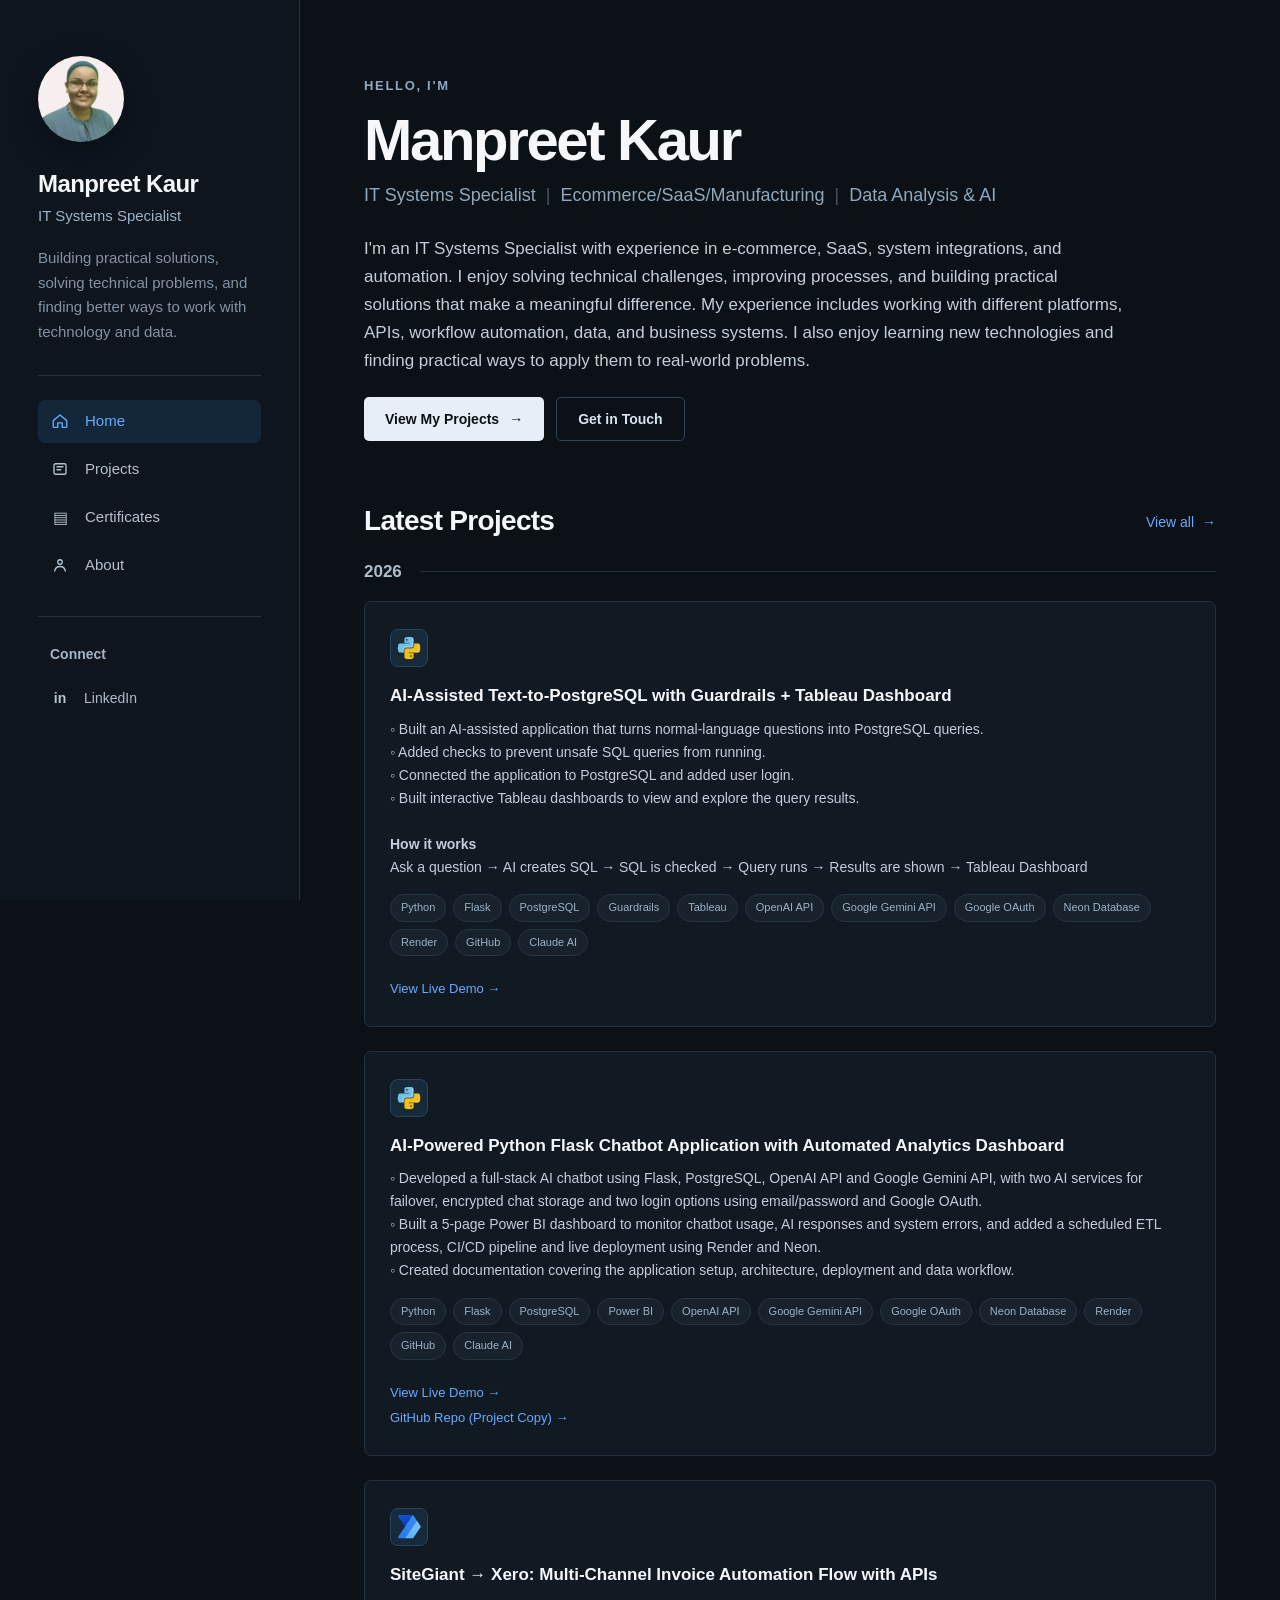
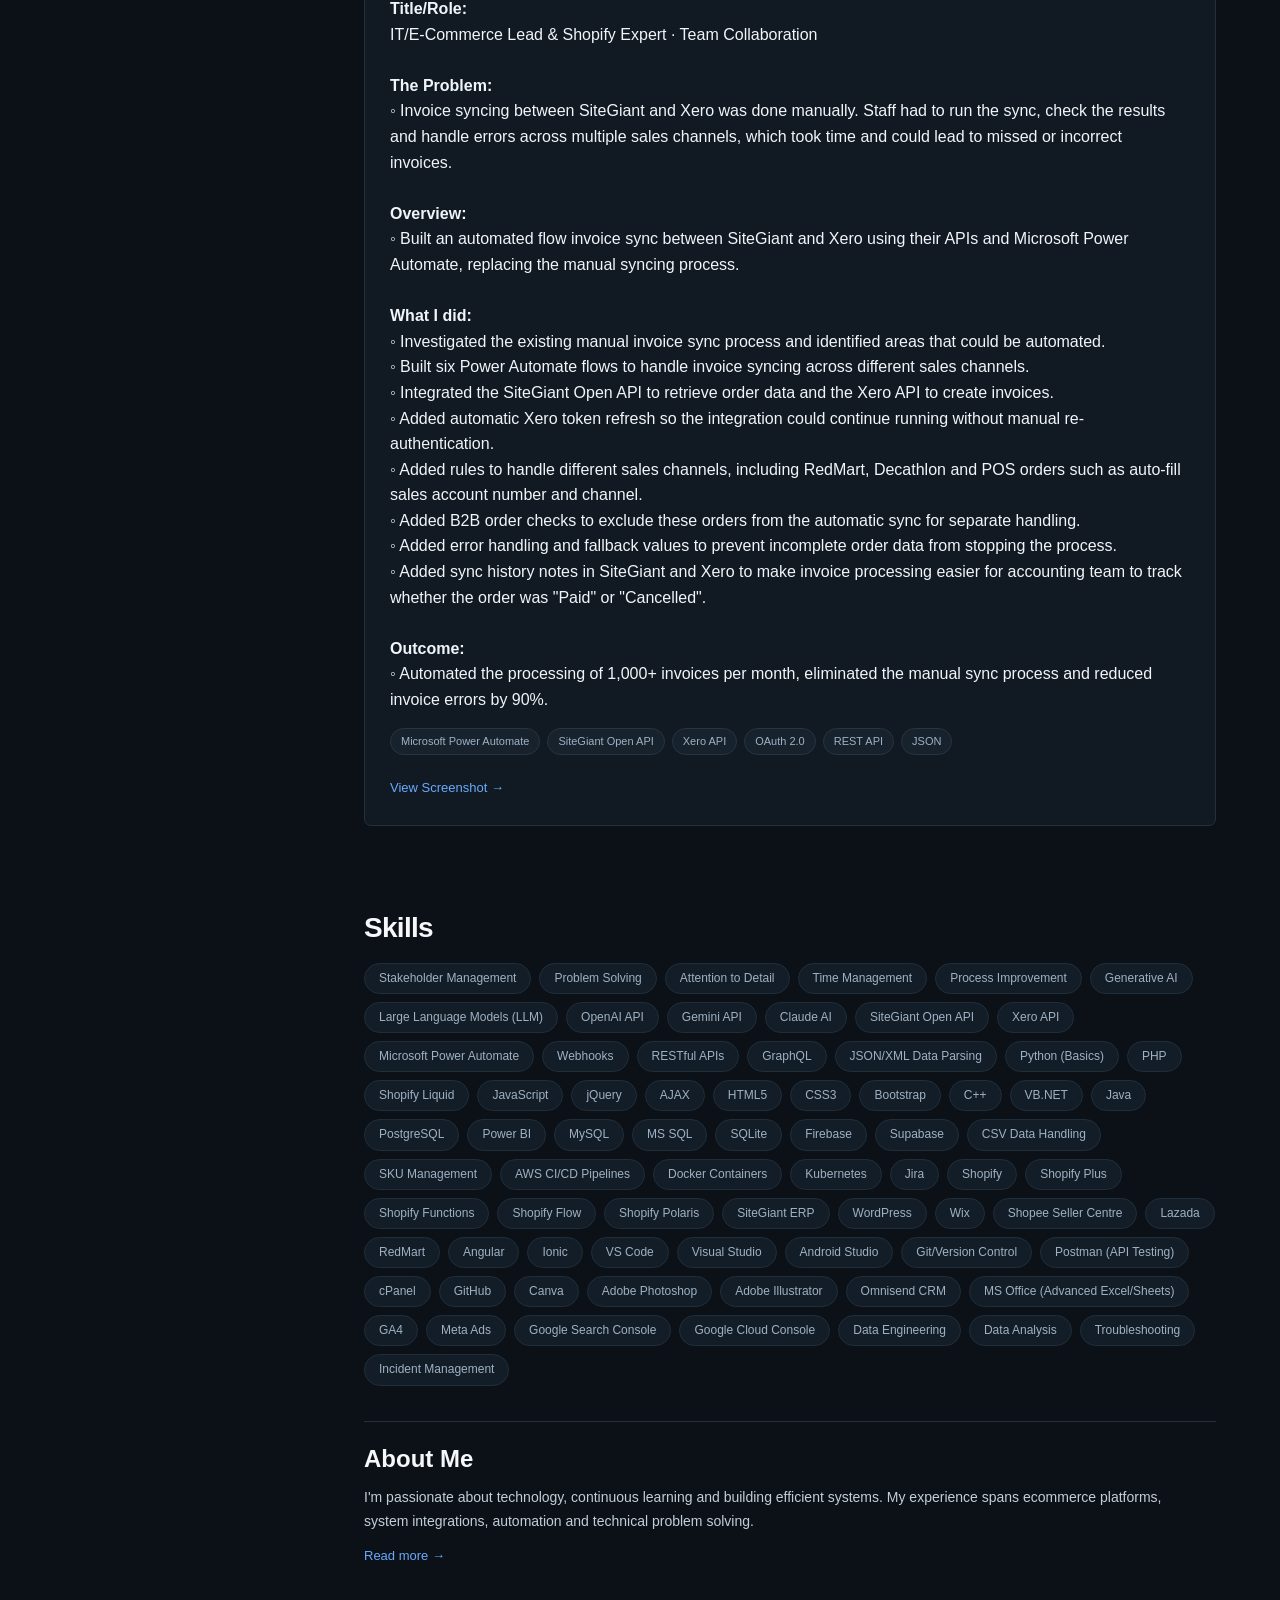
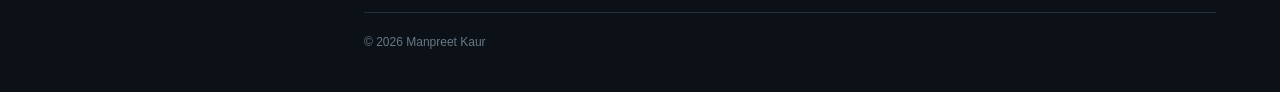
==== commit 214608fe: "Updated index.html" ====
--- a/index.html
+++ b/index.html
@@ -281,6 +281,69 @@
 
 
             <!-- Project 01 -->
+
+            <article class="project-card">
+
+                <div class="project-icon app-icon">
+                    <img src="assets/images/python-icon.png" alt="Python Icon" class="python-icon-image" width="24" height="24"/>
+                </div>
+
+                <h3>
+                    AI-Assisted Text-to-PostgreSQL with Guardrails + Tableau Dashboard
+                </h3>
+
+                <p>
+                    ◦ Built an AI-assisted application that turns normal-language questions into PostgreSQL queries.<br/>
+                    ◦ Added checks to prevent unsafe SQL queries from running.<br/>
+                    ◦ Connected the application to PostgreSQL and added user login.<br/>
+                    ◦ Built interactive Tableau dashboards to view and explore the query results.<br/><br/>
+                    
+                    <b>How it works</b>
+                    <br/>
+                    Ask a question → AI creates SQL → SQL is checked → Query runs → Results are shown → Tableau Dashboard
+                </p>
+
+                <div class="project-tags">
+
+                    <span>Python</span>
+                    <span>Flask</span>
+                    <span>PostgreSQL</span>
+                    <span>Guardrails</span>
+                    <span>Tableau</span>
+                    <span>OpenAI API</span>
+                    <span>Google Gemini API</span>
+                    <span>Google OAuth</span>
+                    <span>Neon Database</span>
+                    <span>Render</span>
+                    <span>GitHub</span>
+                    <span>Claude AI</span>
+                </div>
+
+        
+                <a
+                    href="https://llm-text-to-sql-with-guardrails-app.onrender.com/"
+                    target="_blank"
+                    rel="noopener noreferrer"
+                    class="live-link"
+                >          
+                    View Live Demo →
+                </a>
+                <br/>
+                <!--
+                  <a
+                    href="https://github.com/MK5843/flask-chatgpt-app-copy.git"
+                    target="_blank"
+                    rel="noopener noreferrer"
+                    class="project-link"
+                >          
+                    GitHub Repo (Project Copy) →
+                </a>
+                -->
+                
+            </article>
+
+
+            <!-- Project 02 -->
 
             <article class="project-card">
 
@@ -338,7 +401,7 @@
             </article>
 
 
-            <!-- Project 02 -->
+            <!-- Project 03 -->
 
             <article class="project-card">
 
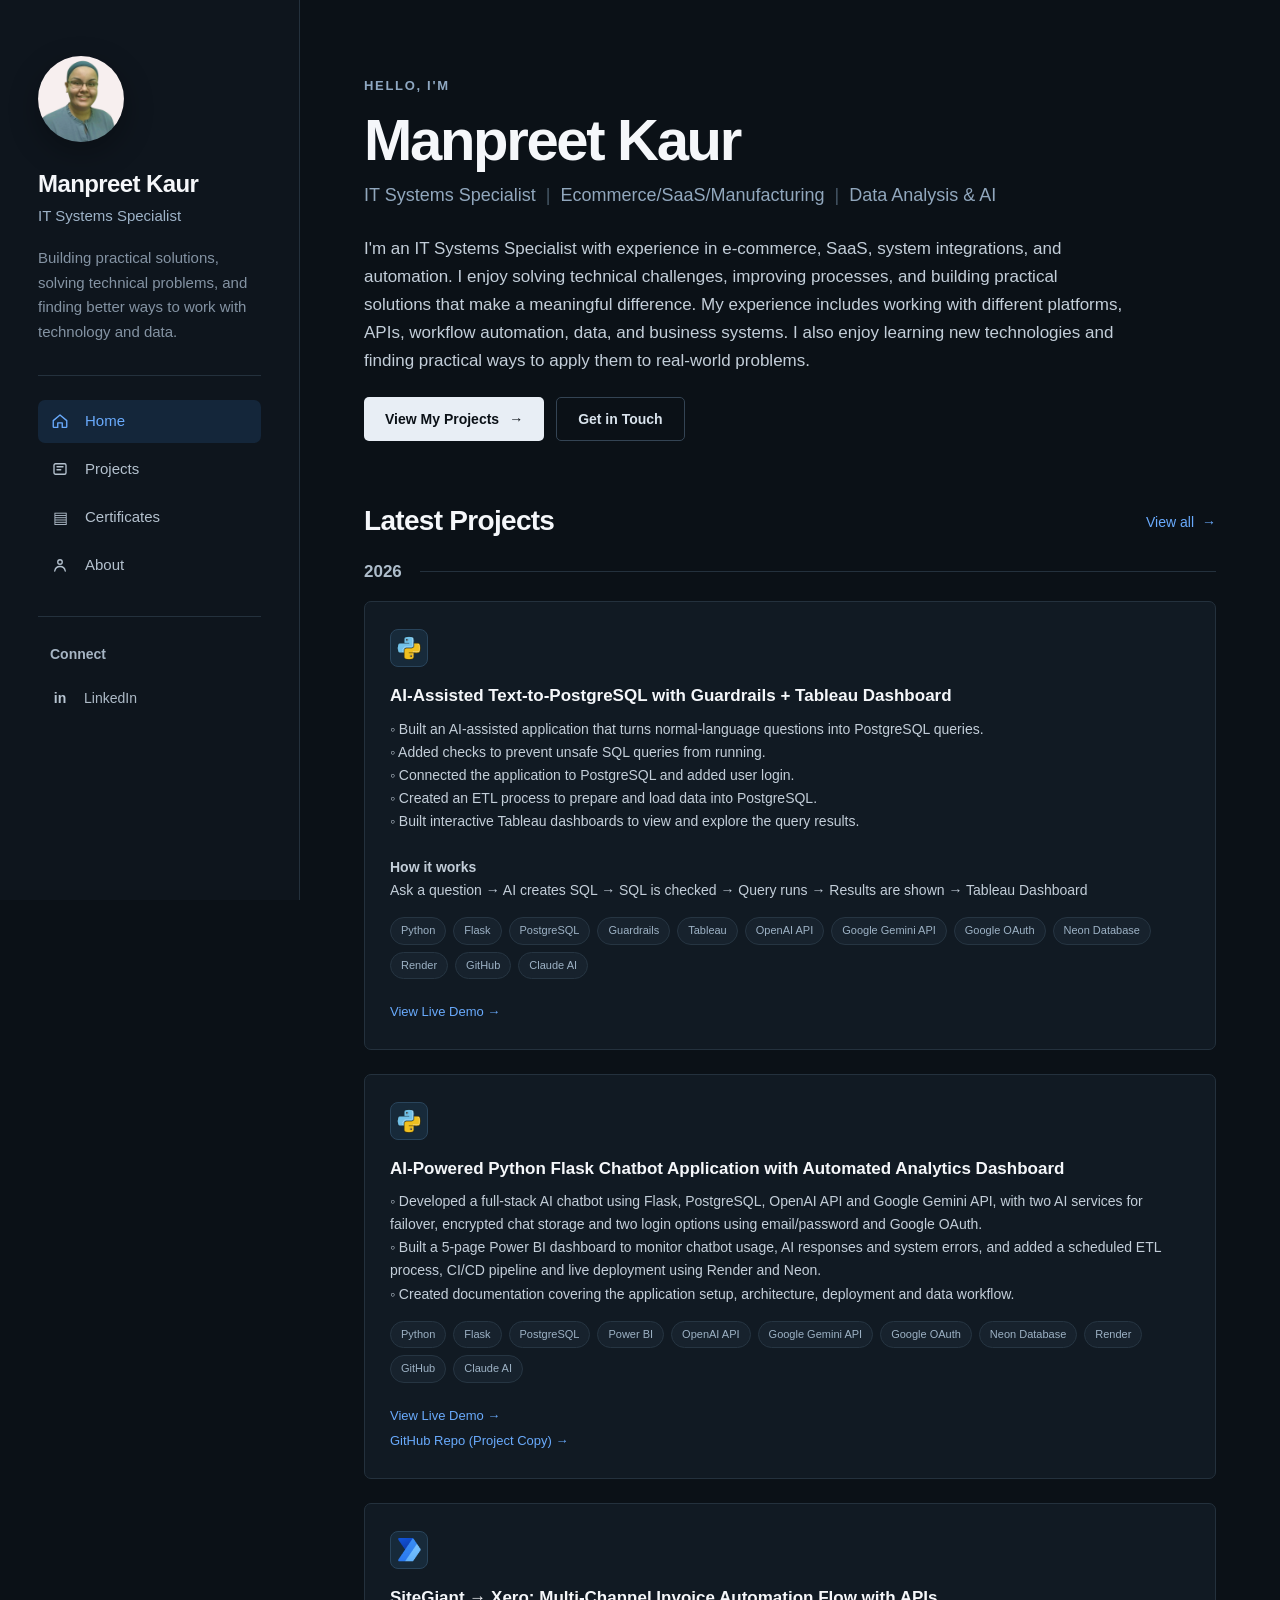
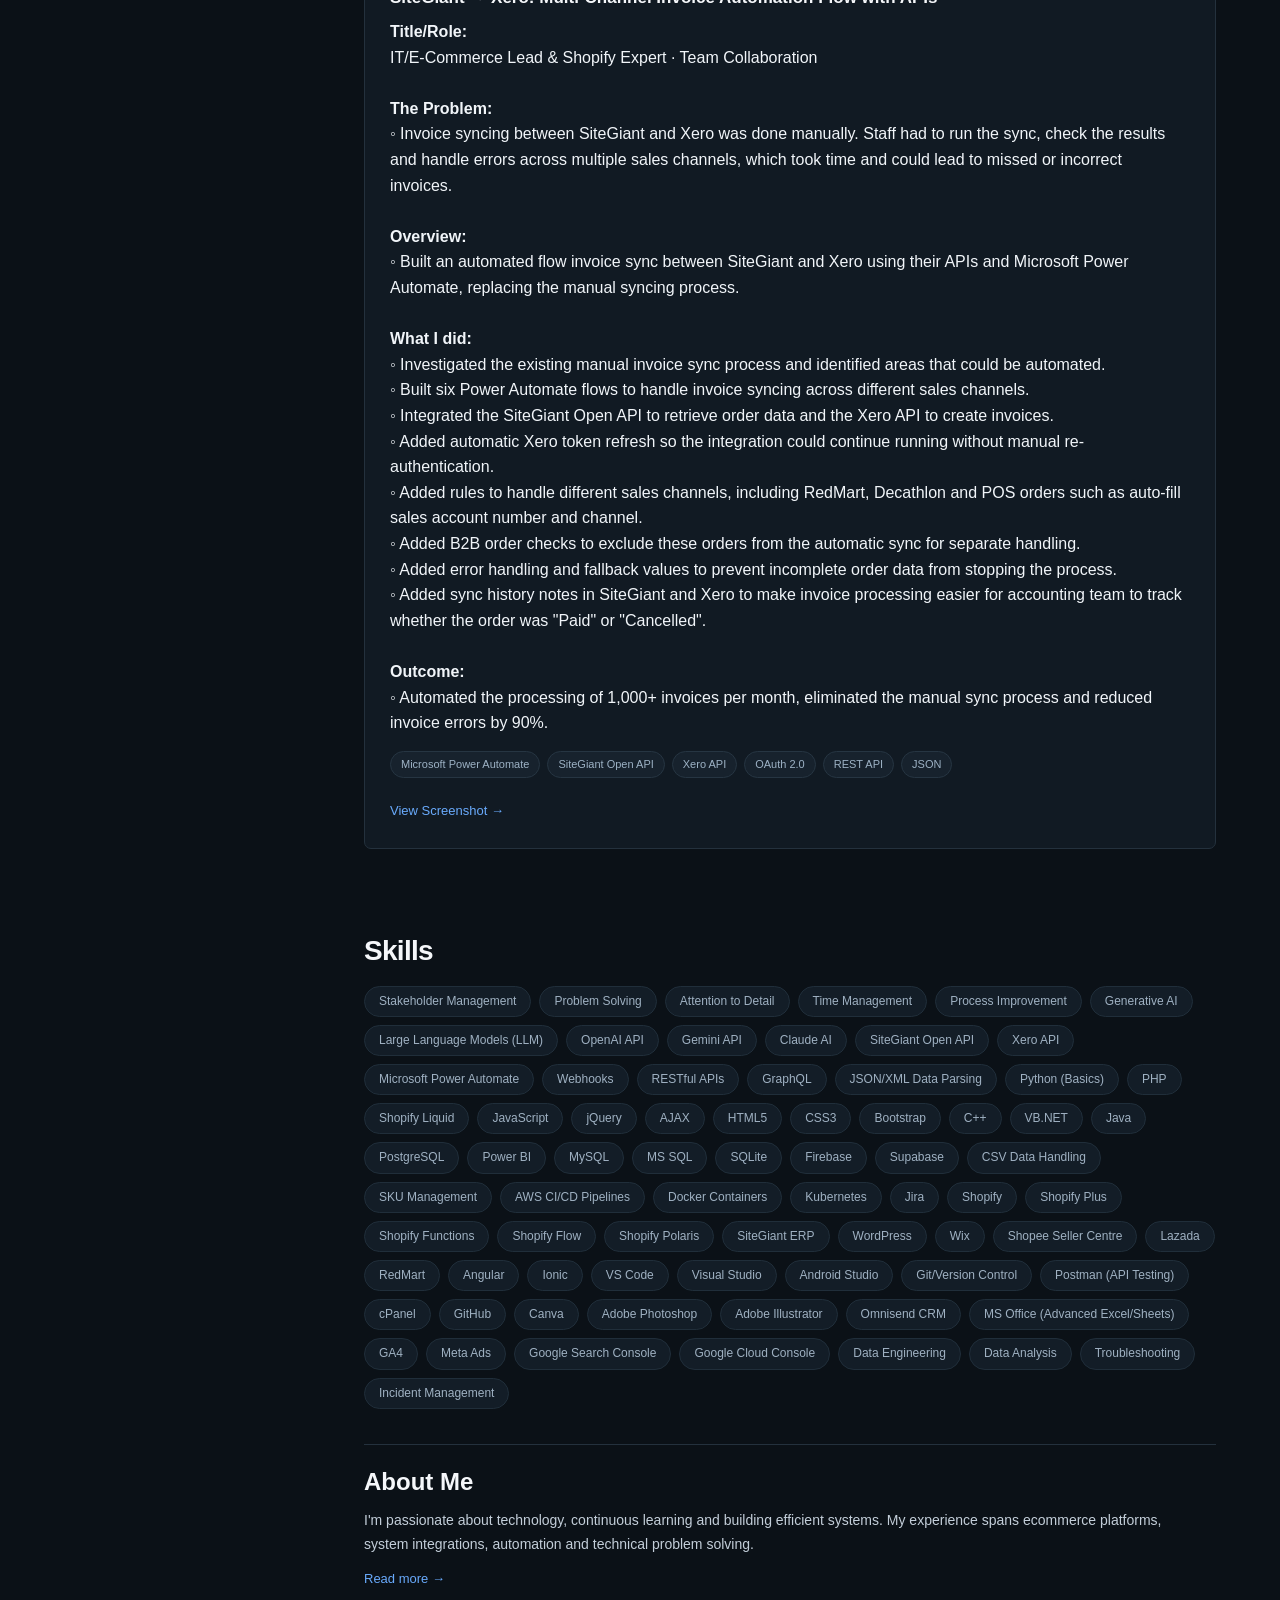
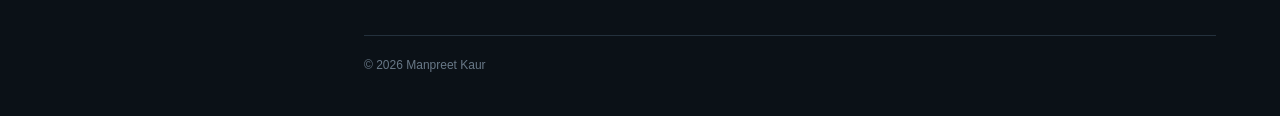
==== commit d65e904c: "Edited Project 1" ====
--- a/index.html
+++ b/index.html
@@ -296,6 +296,7 @@
                     ◦ Built an AI-assisted application that turns normal-language questions into PostgreSQL queries.<br/>
                     ◦ Added checks to prevent unsafe SQL queries from running.<br/>
                     ◦ Connected the application to PostgreSQL and added user login.<br/>
+                    ◦ Created an ETL process to prepare and load data into PostgreSQL.<br/>
                     ◦ Built interactive Tableau dashboards to view and explore the query results.<br/><br/>
                     
                     <b>How it works</b>
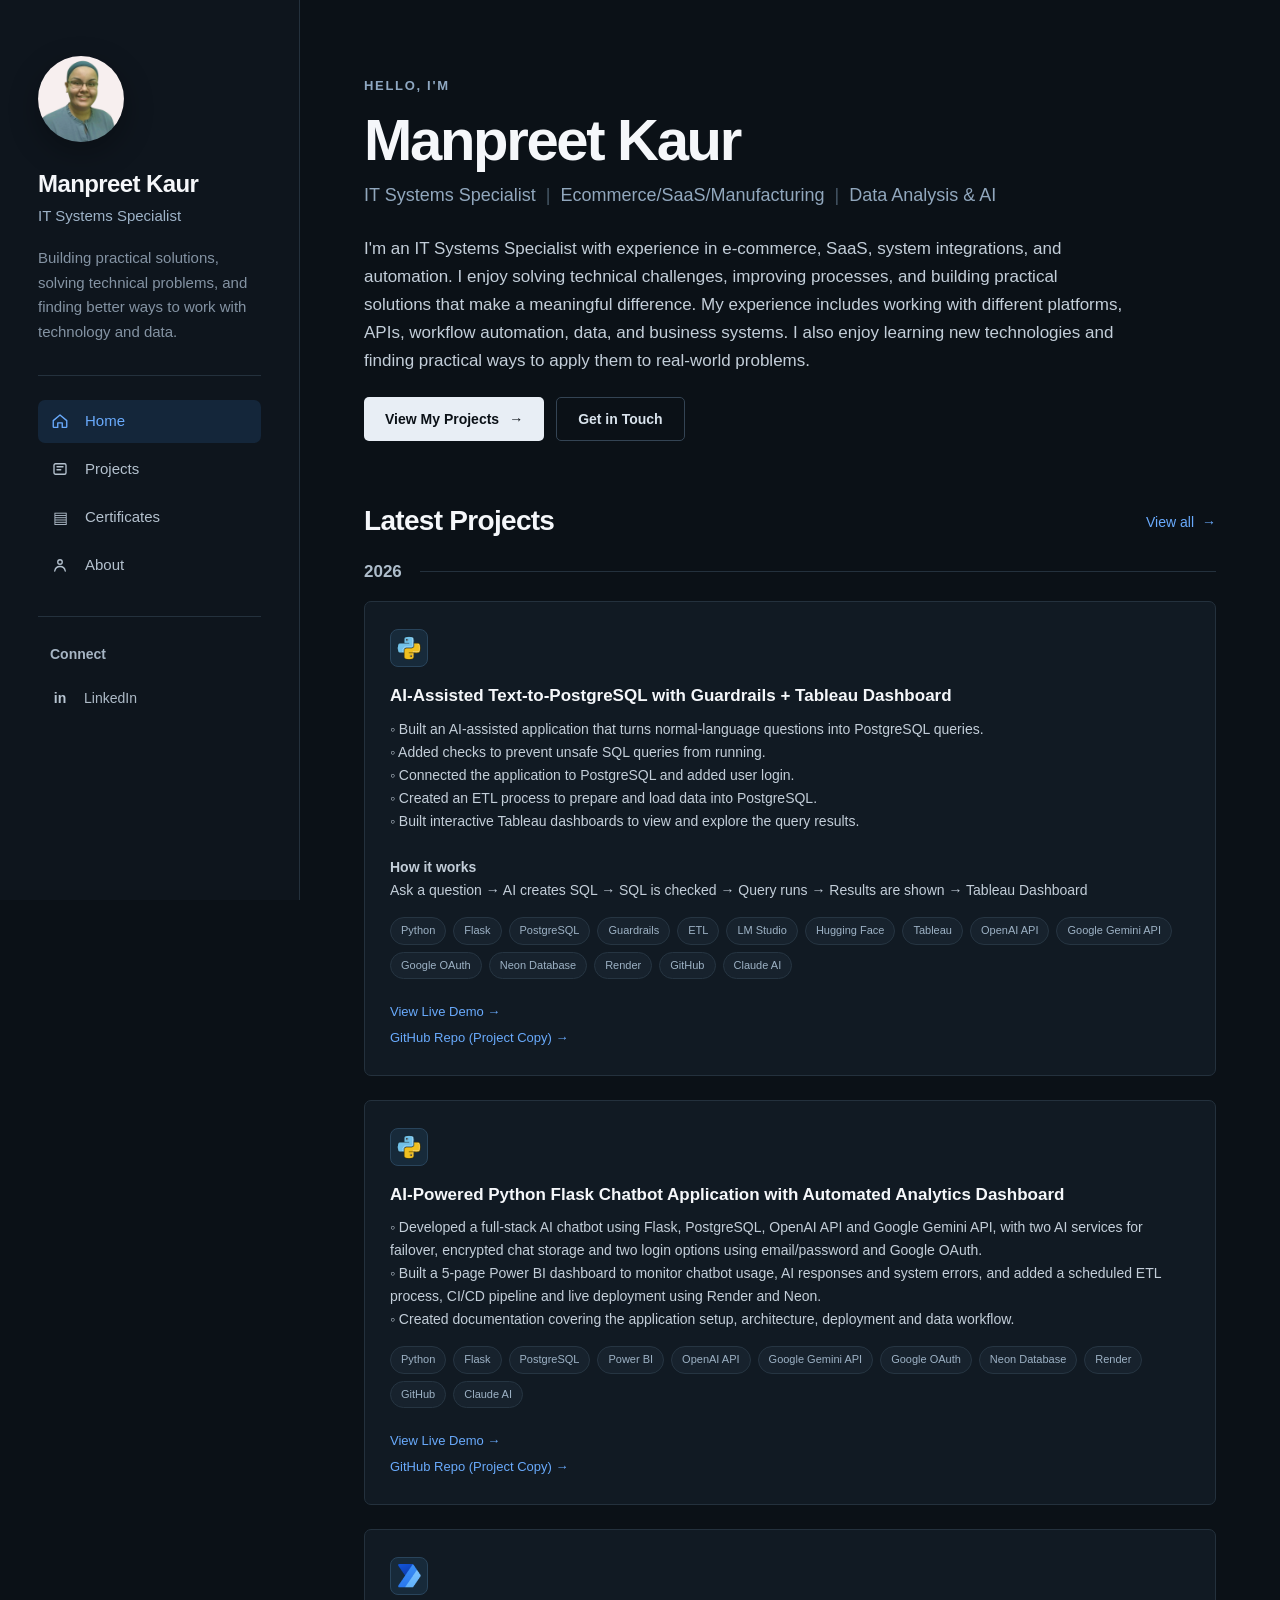
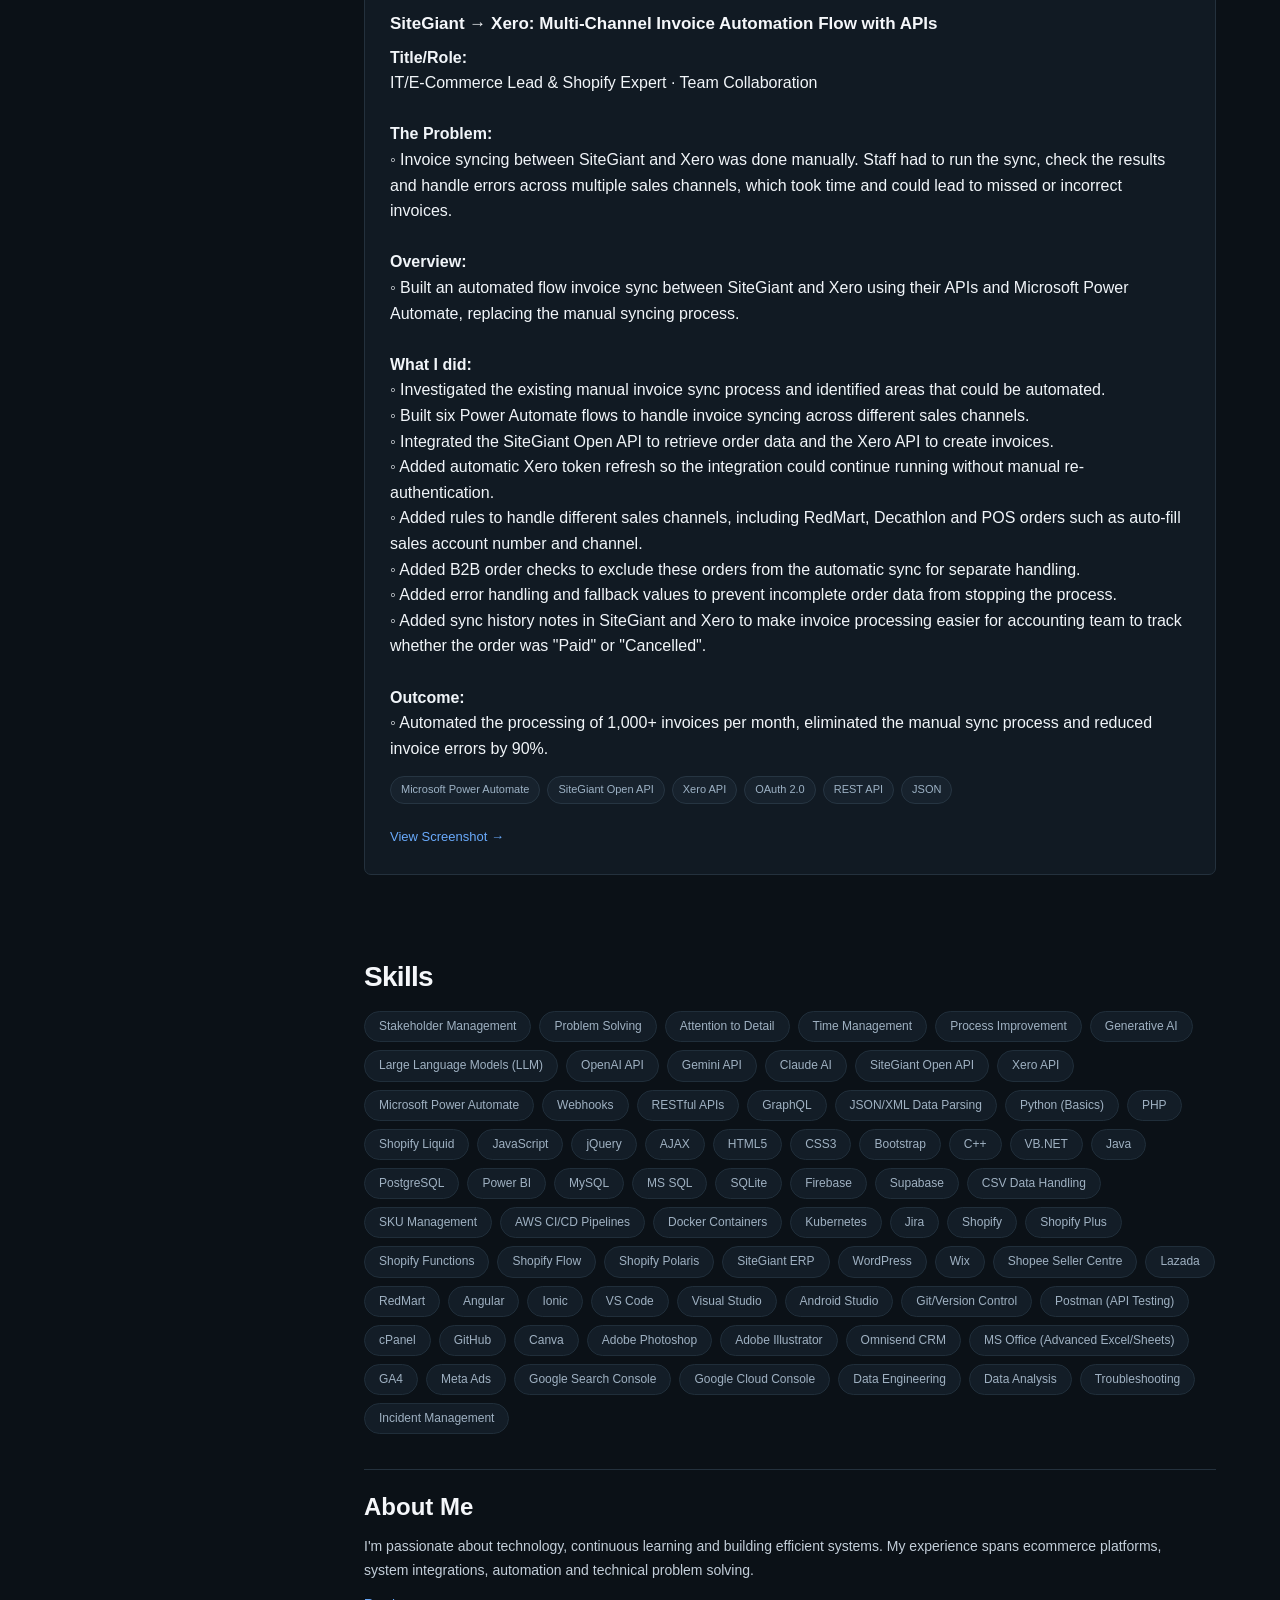
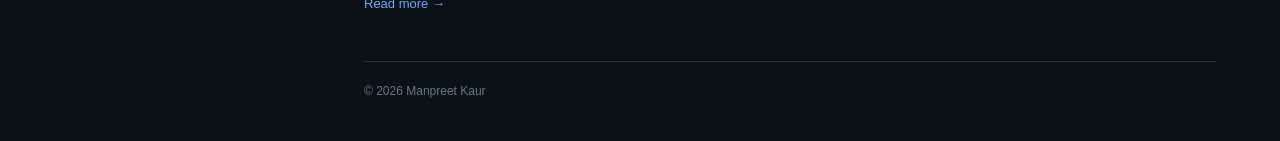
==== commit 6337571c: "Added github link" ====
--- a/index.html
+++ b/index.html
@@ -310,6 +310,9 @@
                     <span>Flask</span>
                     <span>PostgreSQL</span>
                     <span>Guardrails</span>
+                    <span>ETL</span>
+                    <span>LM Studio</span>
+                    <span>Hugging Face</span>
                     <span>Tableau</span>
                     <span>OpenAI API</span>
                     <span>Google Gemini API</span>
@@ -330,16 +333,16 @@
                     View Live Demo →
                 </a>
                 <br/>
-                <!--
+                
                   <a
-                    href="https://github.com/MK5843/flask-chatgpt-app-copy.git"
+                    href="https://github.com/MK5843/llm-text-to-sql-with-guardrails-app-copy.git"
                     target="_blank"
                     rel="noopener noreferrer"
                     class="project-link"
                 >          
                     GitHub Repo (Project Copy) →
                 </a>
-                -->
+                
                 
             </article>
 
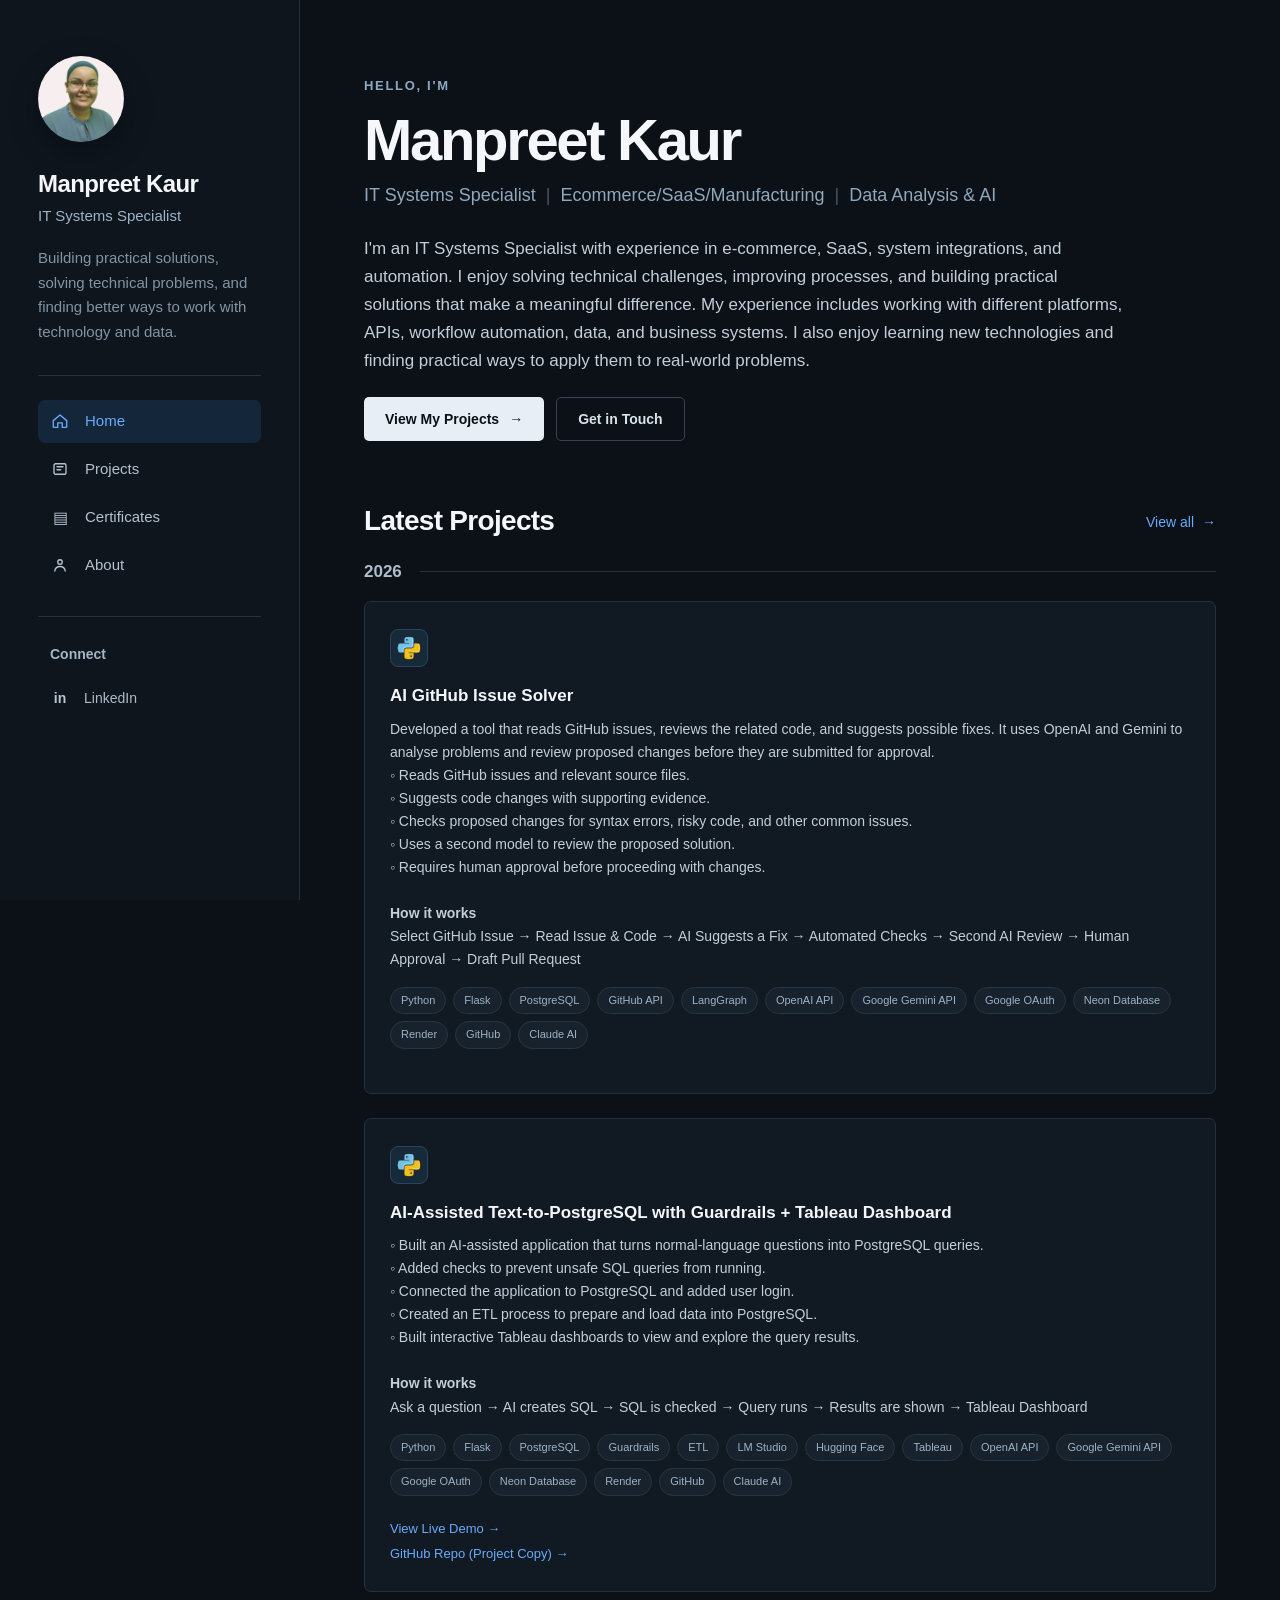
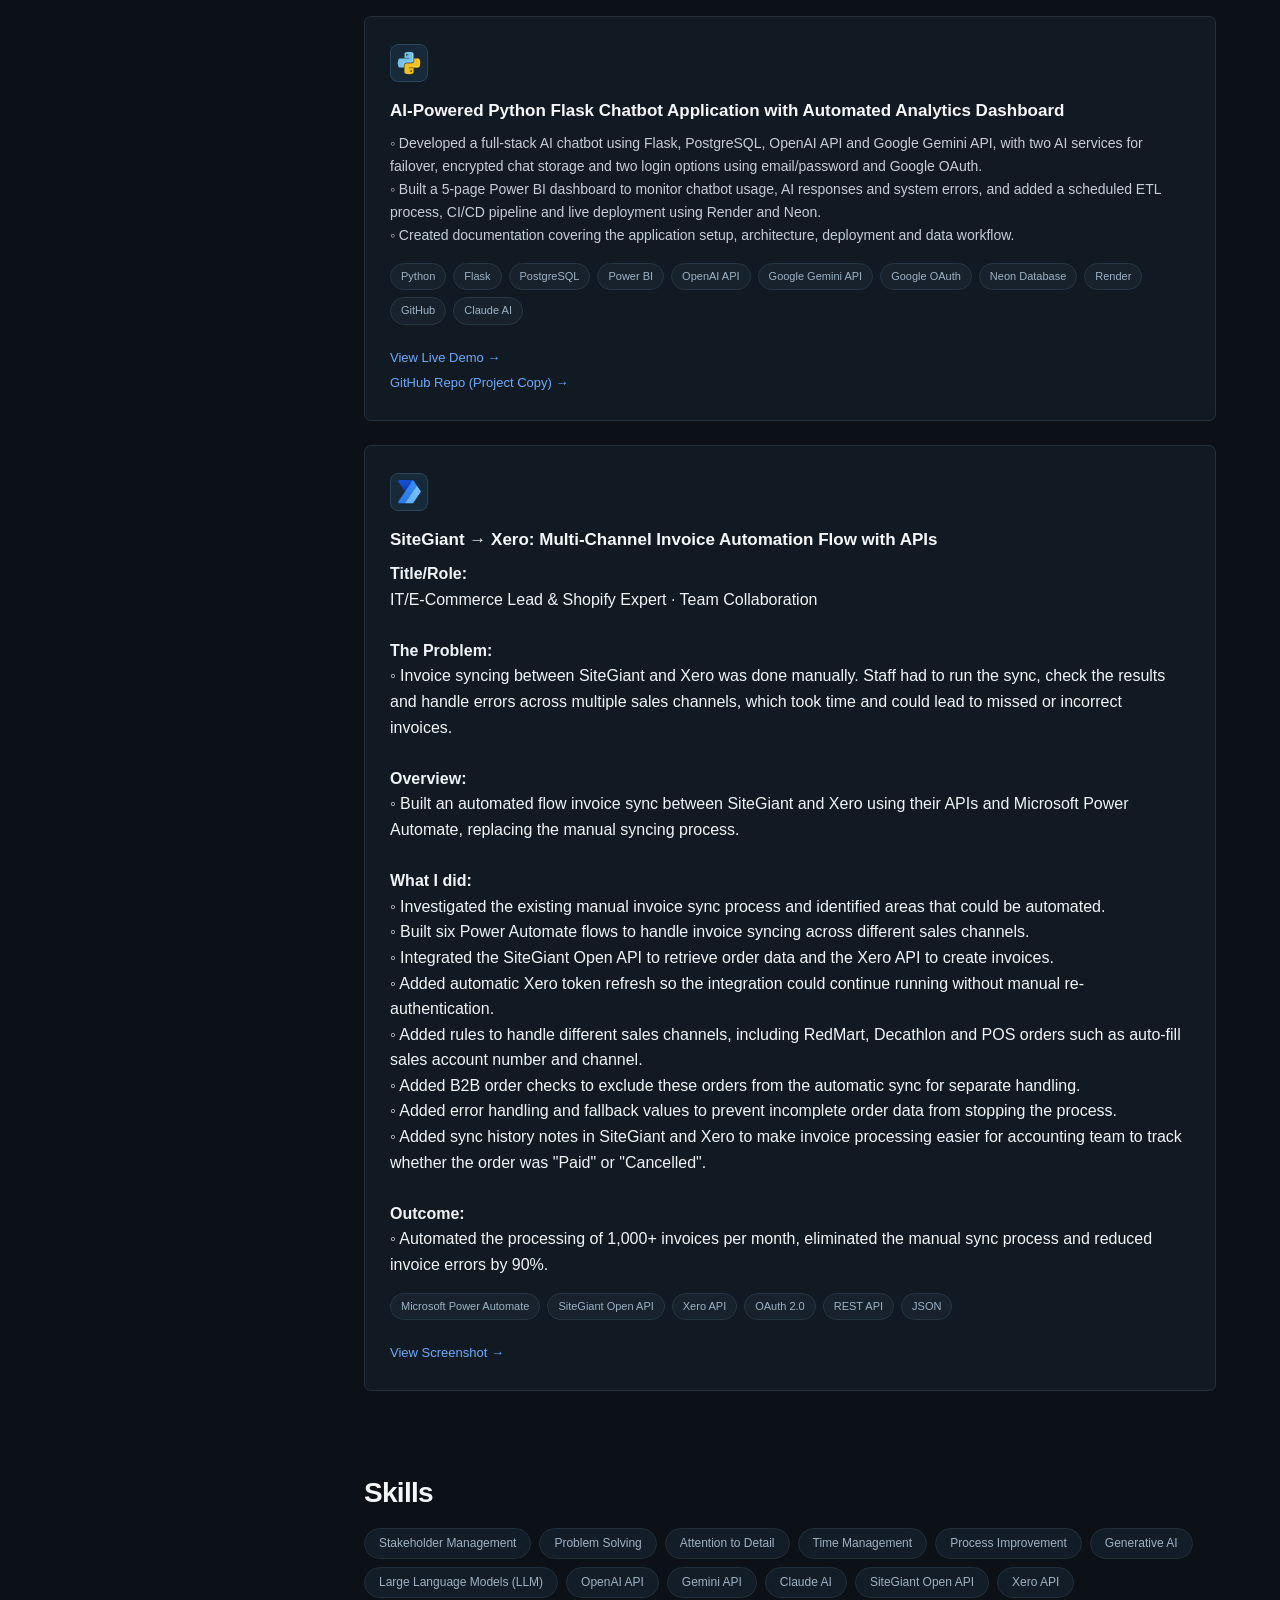
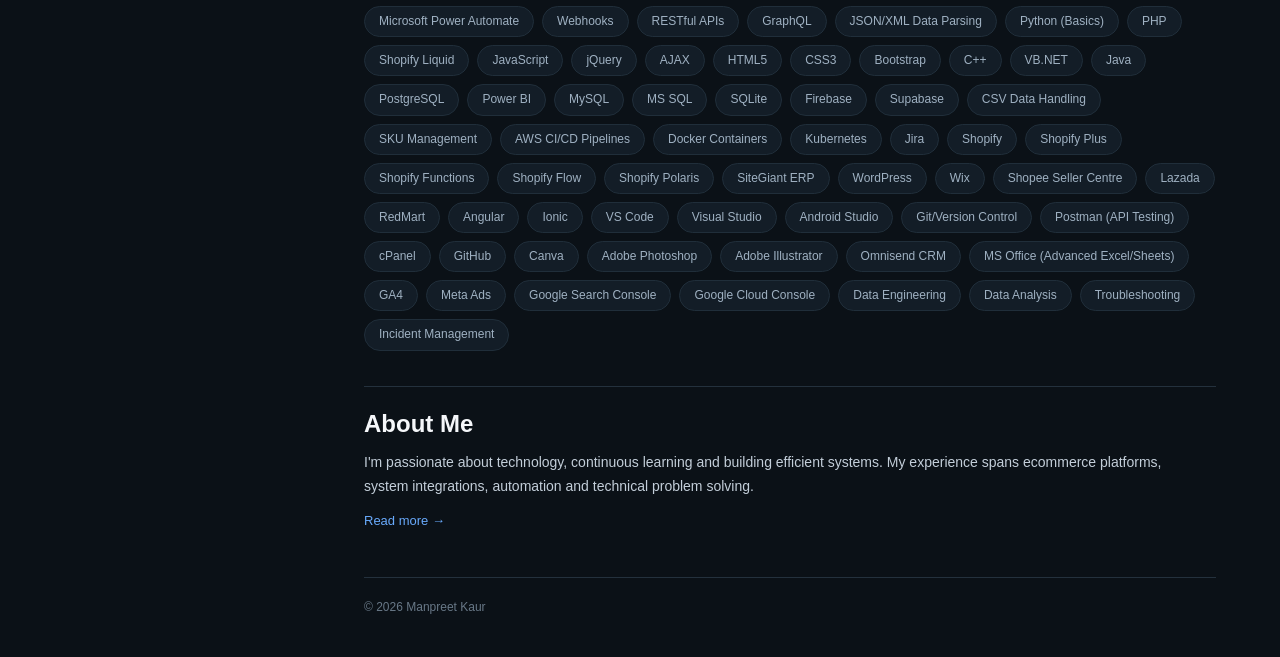
==== commit 24082805: "Added AI GitHub Issue Solver project" ====
--- a/index.html
+++ b/index.html
@@ -279,8 +279,72 @@
 
         <div class="project-grid">
 
-
             <!-- Project 01 -->
+
+            <article class="project-card">
+
+                <div class="project-icon app-icon">
+                    <img src="assets/images/python-icon.png" alt="Python Icon" class="python-icon-image" width="24" height="24"/>
+                </div>
+
+                <h3>
+                    AI GitHub Issue Solver
+                </h3>
+
+                <p>
+                    Developed a tool that reads GitHub issues, reviews the related code, and suggests possible fixes. It uses OpenAI and Gemini to analyse problems and review proposed changes before they are submitted for approval.
+                    <br/>
+                    ◦ Reads GitHub issues and relevant source files.<br/>
+                    ◦ Suggests code changes with supporting evidence.<br/>
+                    ◦ Checks proposed changes for syntax errors, risky code, and other common issues.<br/>
+                    ◦ Uses a second model to review the proposed solution.<br/>
+                    ◦ Requires human approval before proceeding with changes.<br/><br/>
+                    
+                    <b>How it works</b>
+                    <br/>
+                    Select GitHub Issue → Read Issue & Code → AI Suggests a Fix → Automated Checks → Second AI Review → Human Approval → Draft Pull Request
+
+                <div class="project-tags">
+
+                    <span>Python</span>
+                    <span>Flask</span>
+                    <span>PostgreSQL</span>
+                    <span>GitHub API</span>
+                    <span>LangGraph</span>
+                    <span>OpenAI API</span>
+                    <span>Google Gemini API</span>
+                    <span>Google OAuth</span>
+                    <span>Neon Database</span>
+                    <span>Render</span>
+                    <span>GitHub</span>
+                    <span>Claude AI</span>
+                </div>
+
+        <!--
+                <a
+                    href="https://llm-text-to-sql-with-guardrails-app.onrender.com/"
+                    target="_blank"
+                    rel="noopener noreferrer"
+                    class="live-link"
+                >          
+                    View Live Demo →
+                </a>
+                <br/>
+                
+                  <a
+                    href="https://github.com/MK5843/llm-text-to-sql-with-guardrails-app-copy.git"
+                    target="_blank"
+                    rel="noopener noreferrer"
+                    class="project-link"
+                >          
+                    GitHub Repo (Project Copy) →
+                </a>
+            -->
+                
+            </article>
+
+
+            <!-- Project 02 -->
 
             <article class="project-card">
 
@@ -347,7 +411,7 @@
             </article>
 
 
-            <!-- Project 02 -->
+            <!-- Project 03 -->
 
             <article class="project-card">
 
@@ -405,7 +469,7 @@
             </article>
 
 
-            <!-- Project 03 -->
+            <!-- Project 04 -->
 
             <article class="project-card">
 
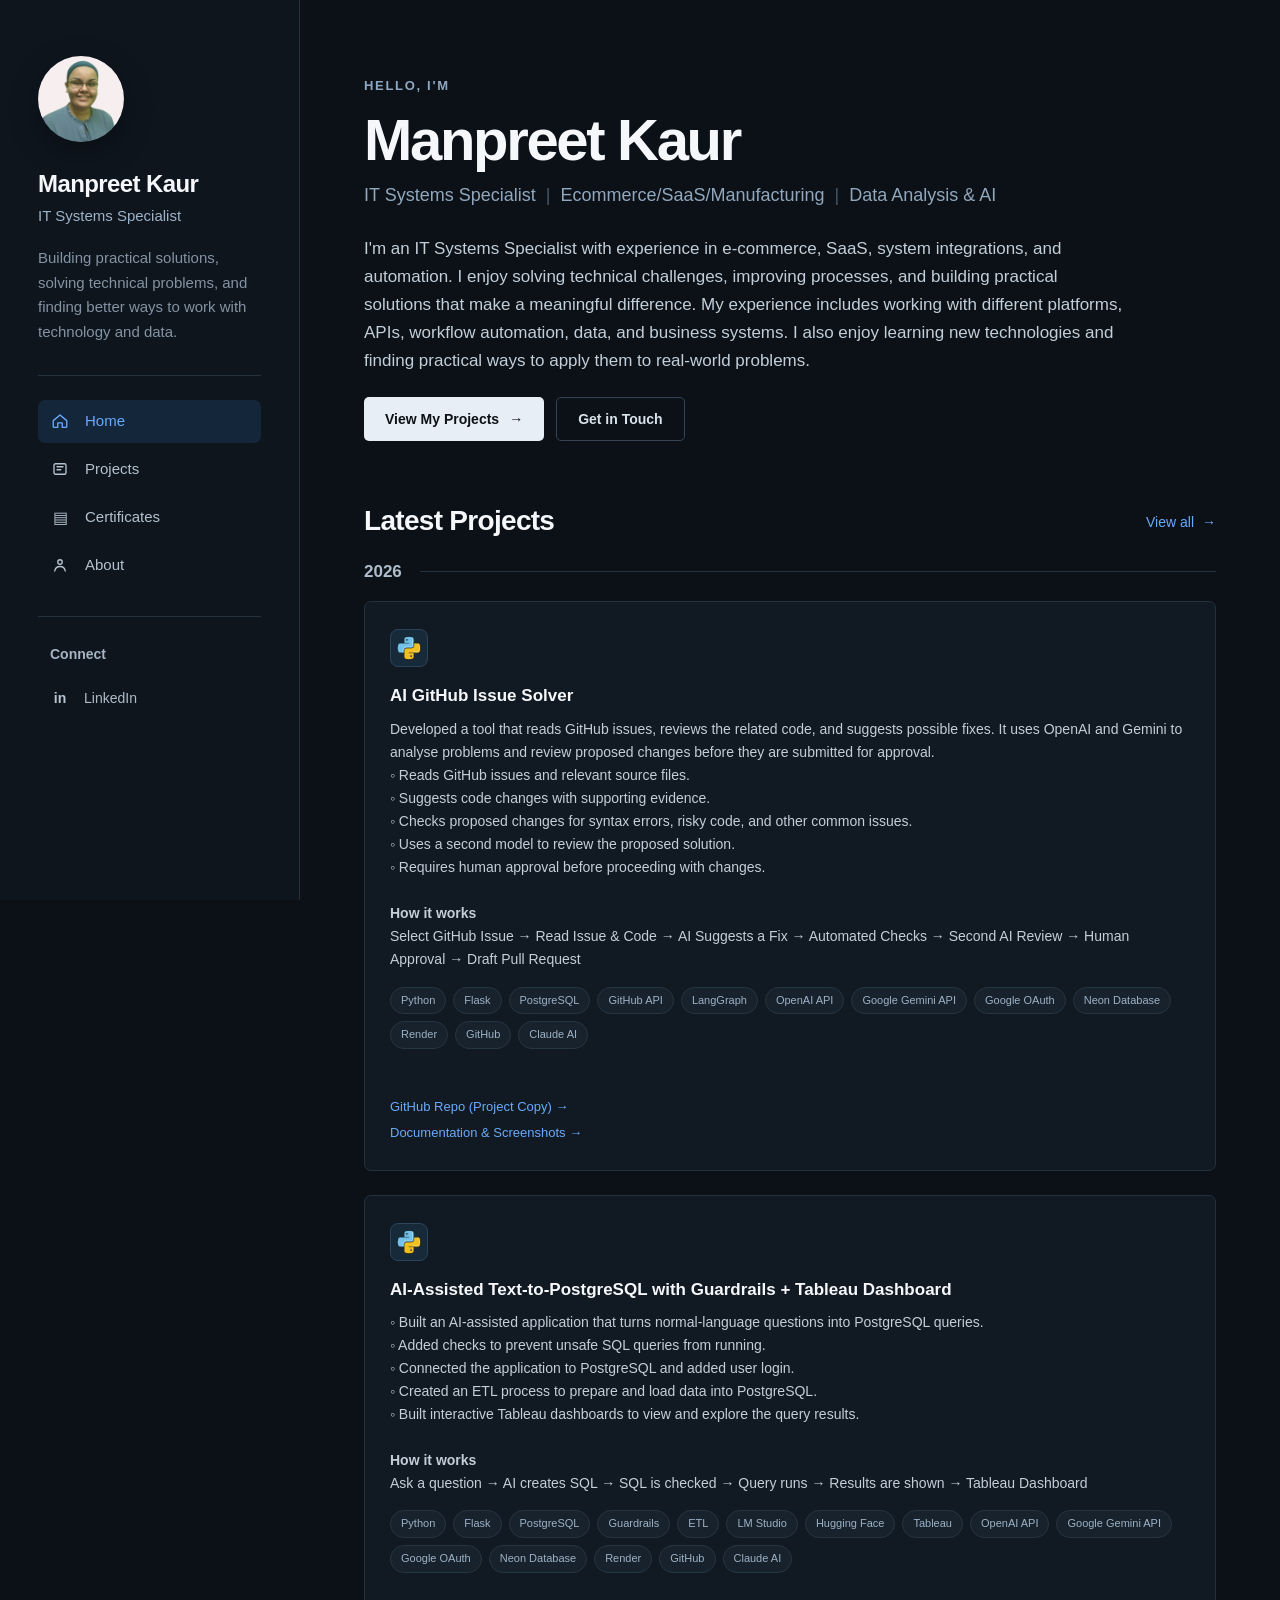
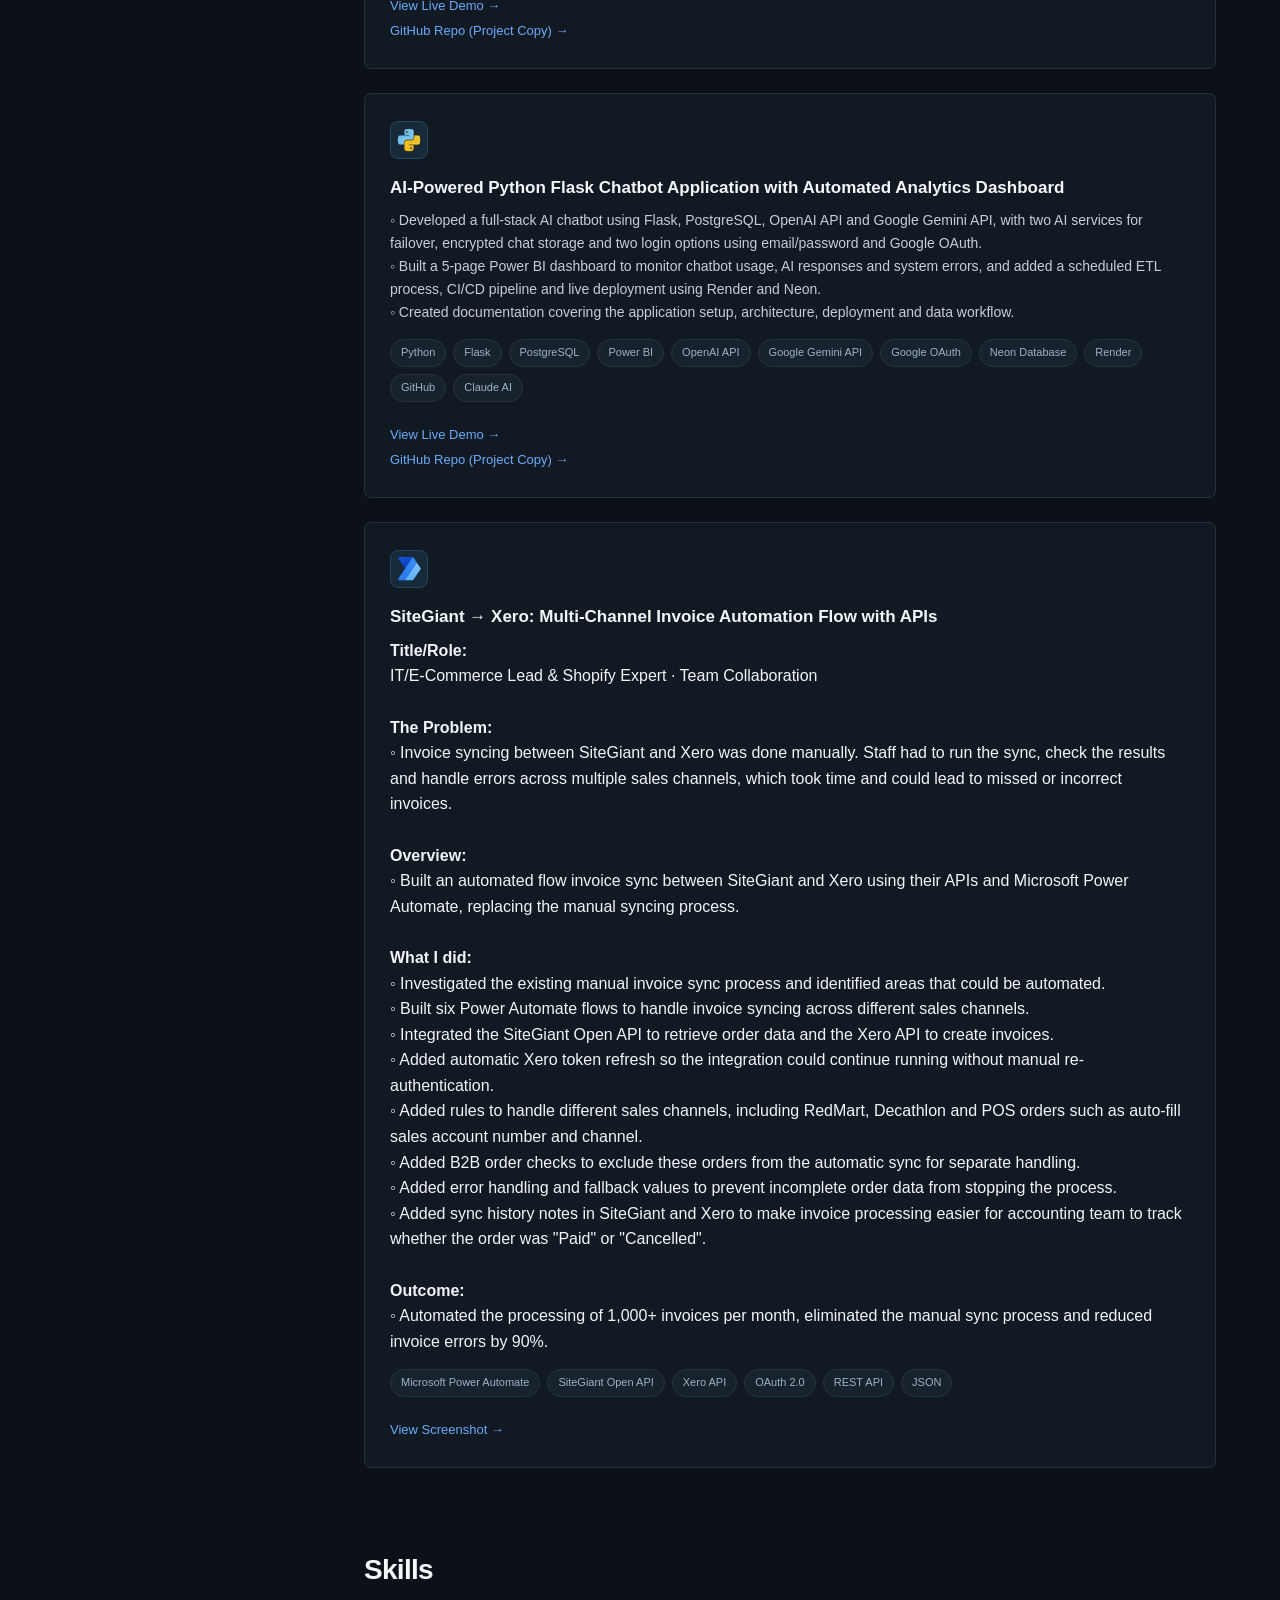
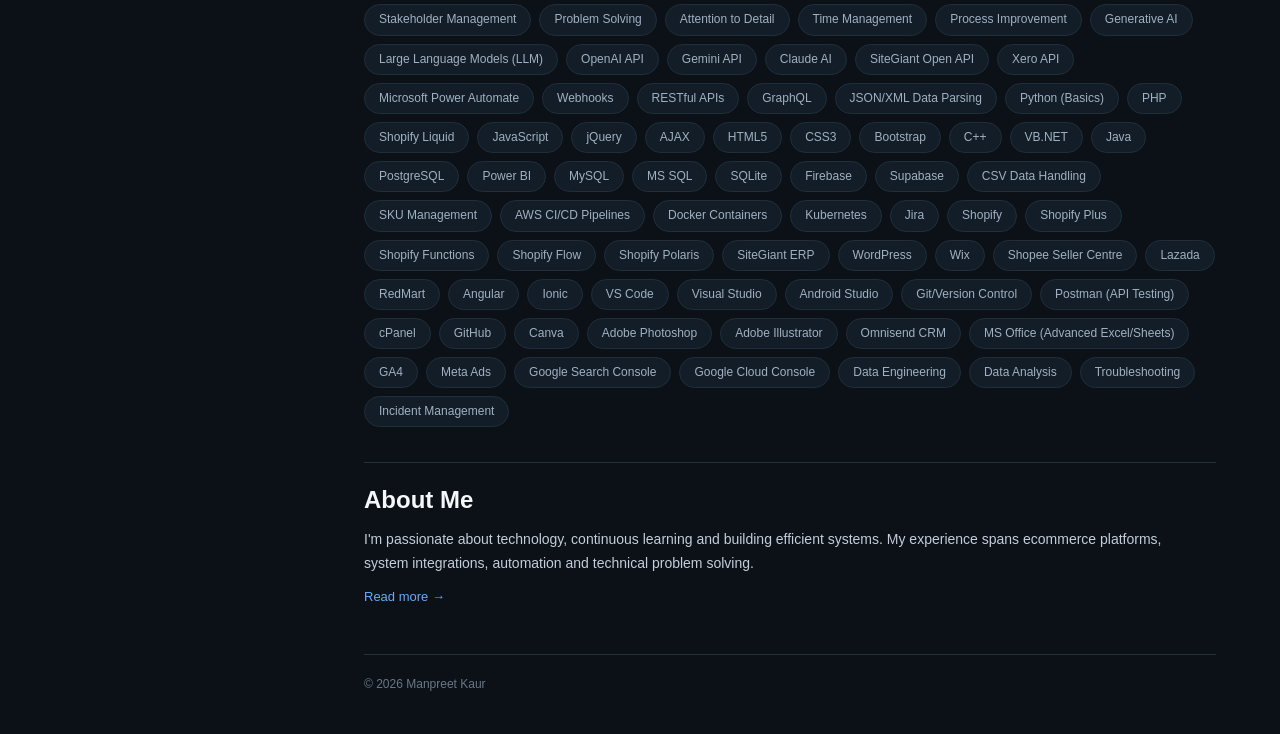
==== commit 1dceaf60: "Updated AI GItHub Issue Solver Links" ====
--- a/index.html
+++ b/index.html
@@ -328,18 +328,28 @@
                     class="live-link"
                 >          
                     View Live Demo →
-                </a>
+                </a>-->
                 <br/>
-                
-                  <a
-                    href="https://github.com/MK5843/llm-text-to-sql-with-guardrails-app-copy.git"
+            
+                <a
+                    href="https://github.com/MK5843/ai-github-issue-solver-copy.git"
                     target="_blank"
                     rel="noopener noreferrer"
                     class="project-link"
                 >          
                     GitHub Repo (Project Copy) →
                 </a>
-            -->
+                <br/>
+            
+                <a
+                    href="https://github.com/MK5843/ai-github-issue-solver-copy/tree/main/docs"
+                    target="_blank"
+                    rel="noopener noreferrer"
+                    class="project-link"
+                >          
+                    Documentation & Screenshots →
+                </a>
+            
                 
             </article>
 
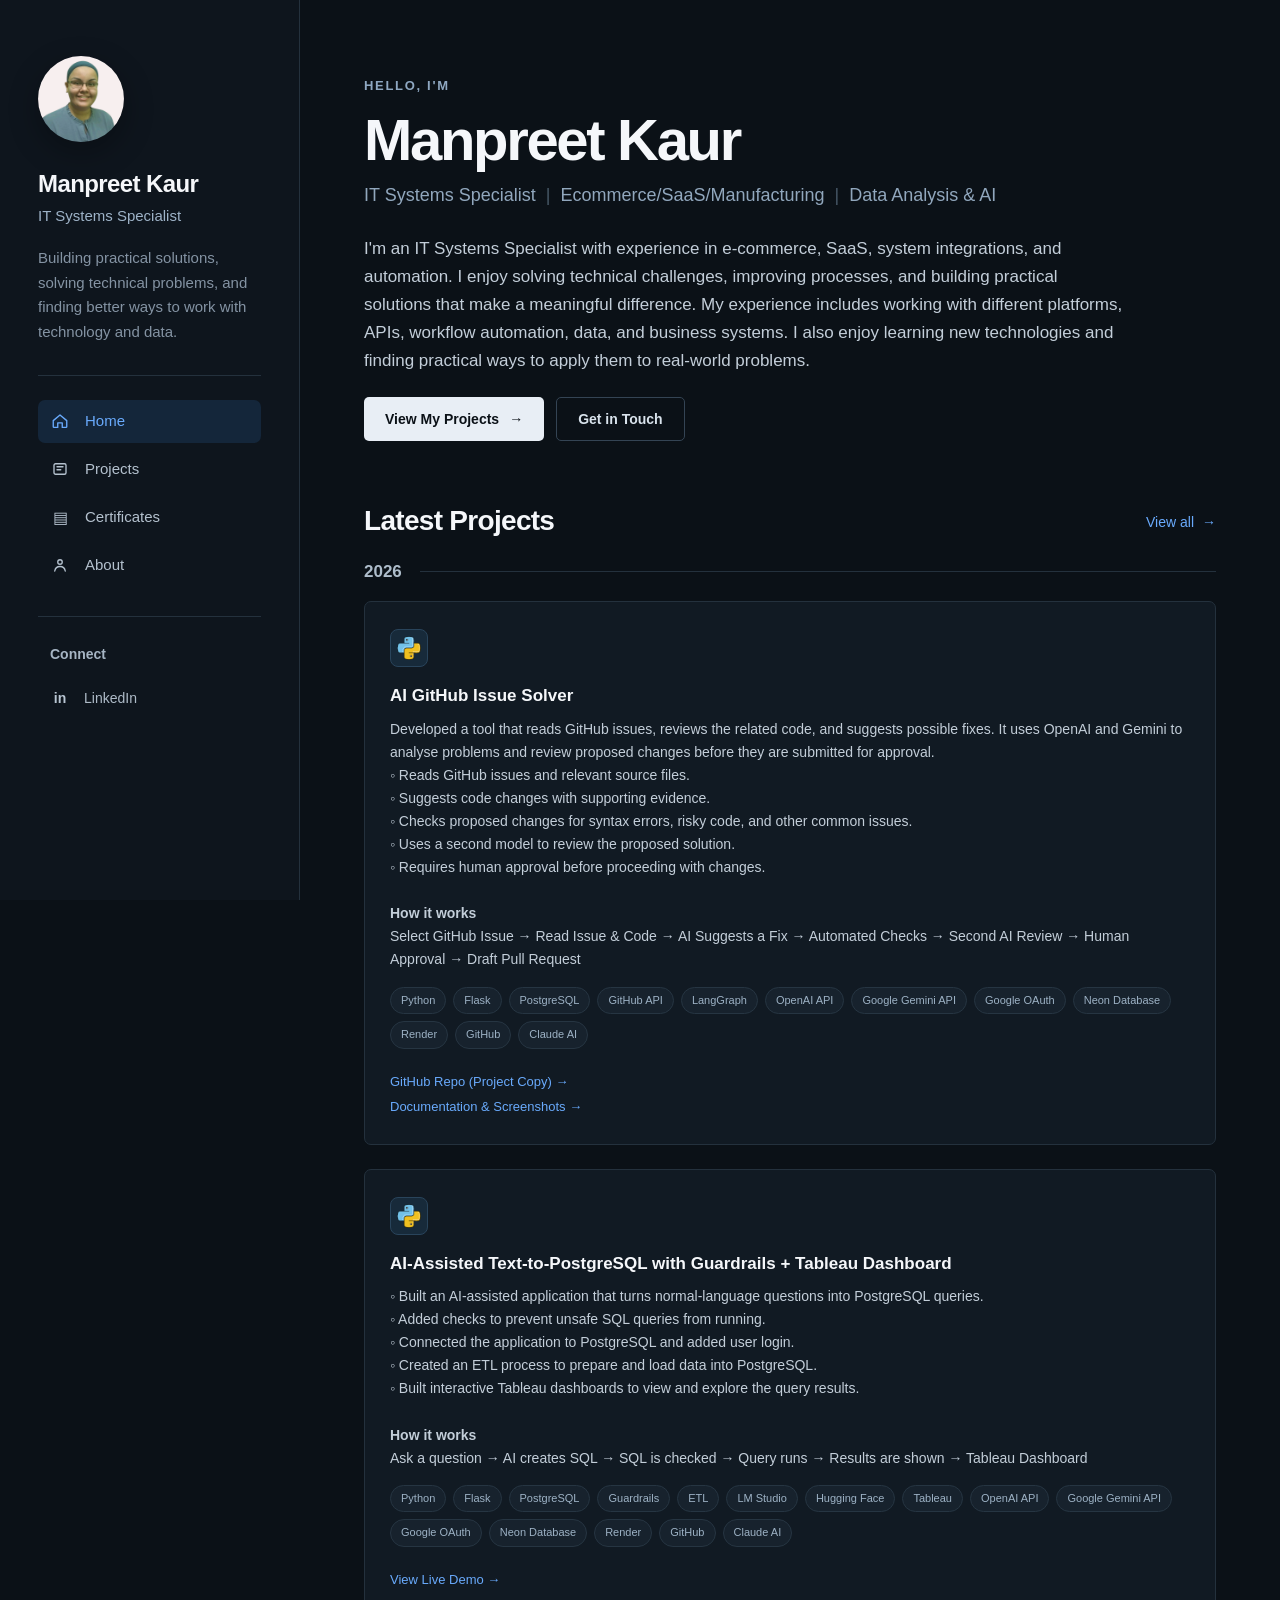
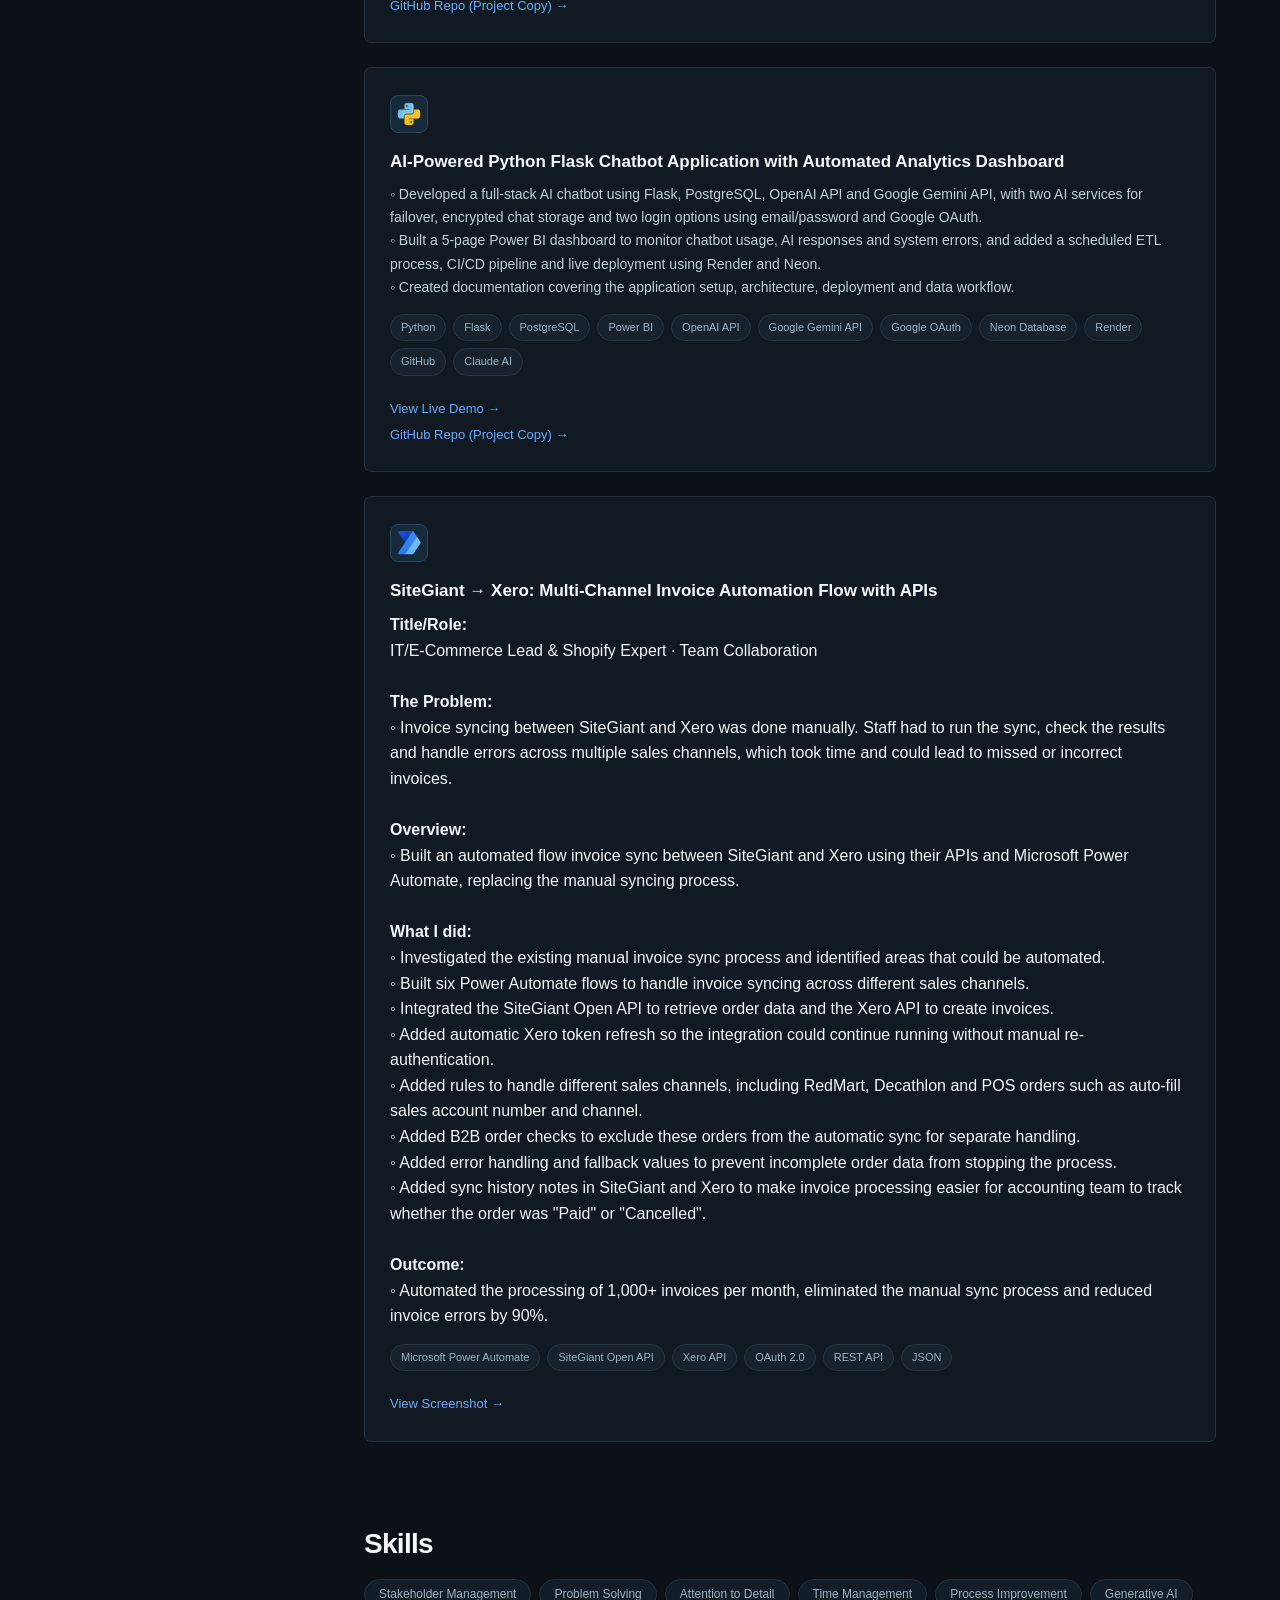
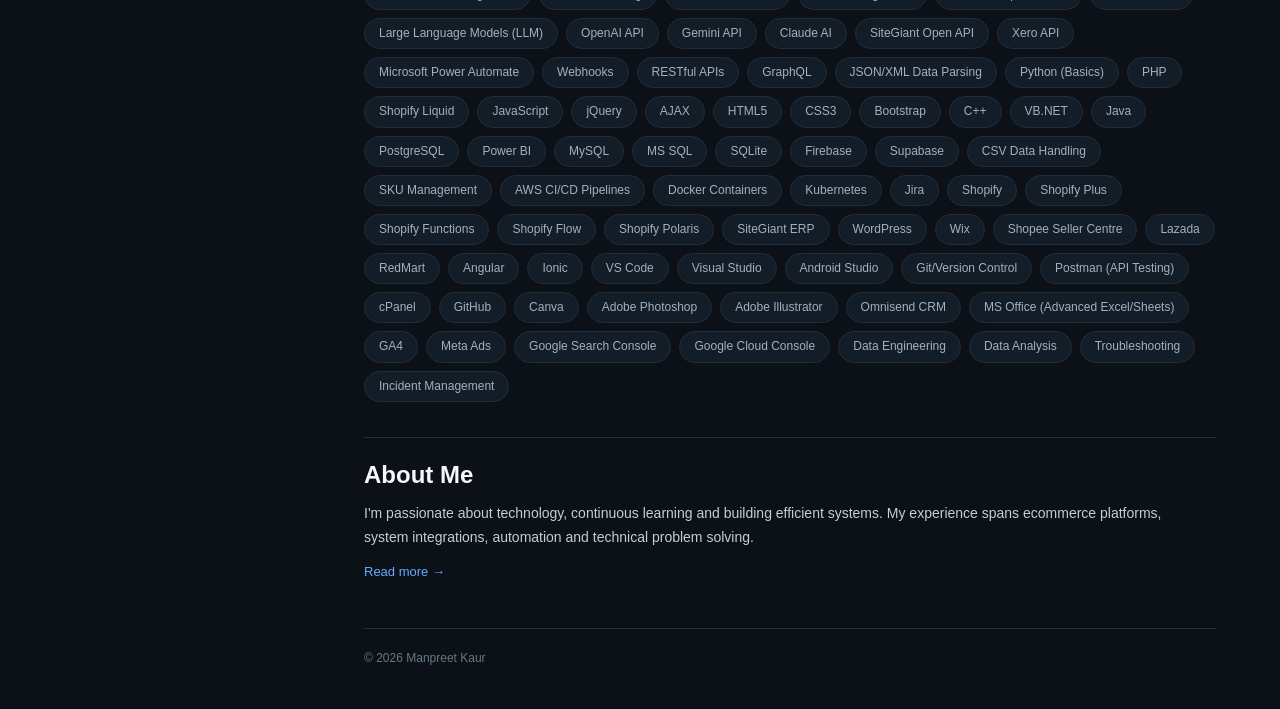
==== commit a49b7da8: "Updated AI GItHub Issue Solver Links" ====
--- a/index.html
+++ b/index.html
@@ -329,7 +329,6 @@
                 >          
                     View Live Demo →
                 </a>-->
-                <br/>
             
                 <a
                     href="https://github.com/MK5843/ai-github-issue-solver-copy.git"
